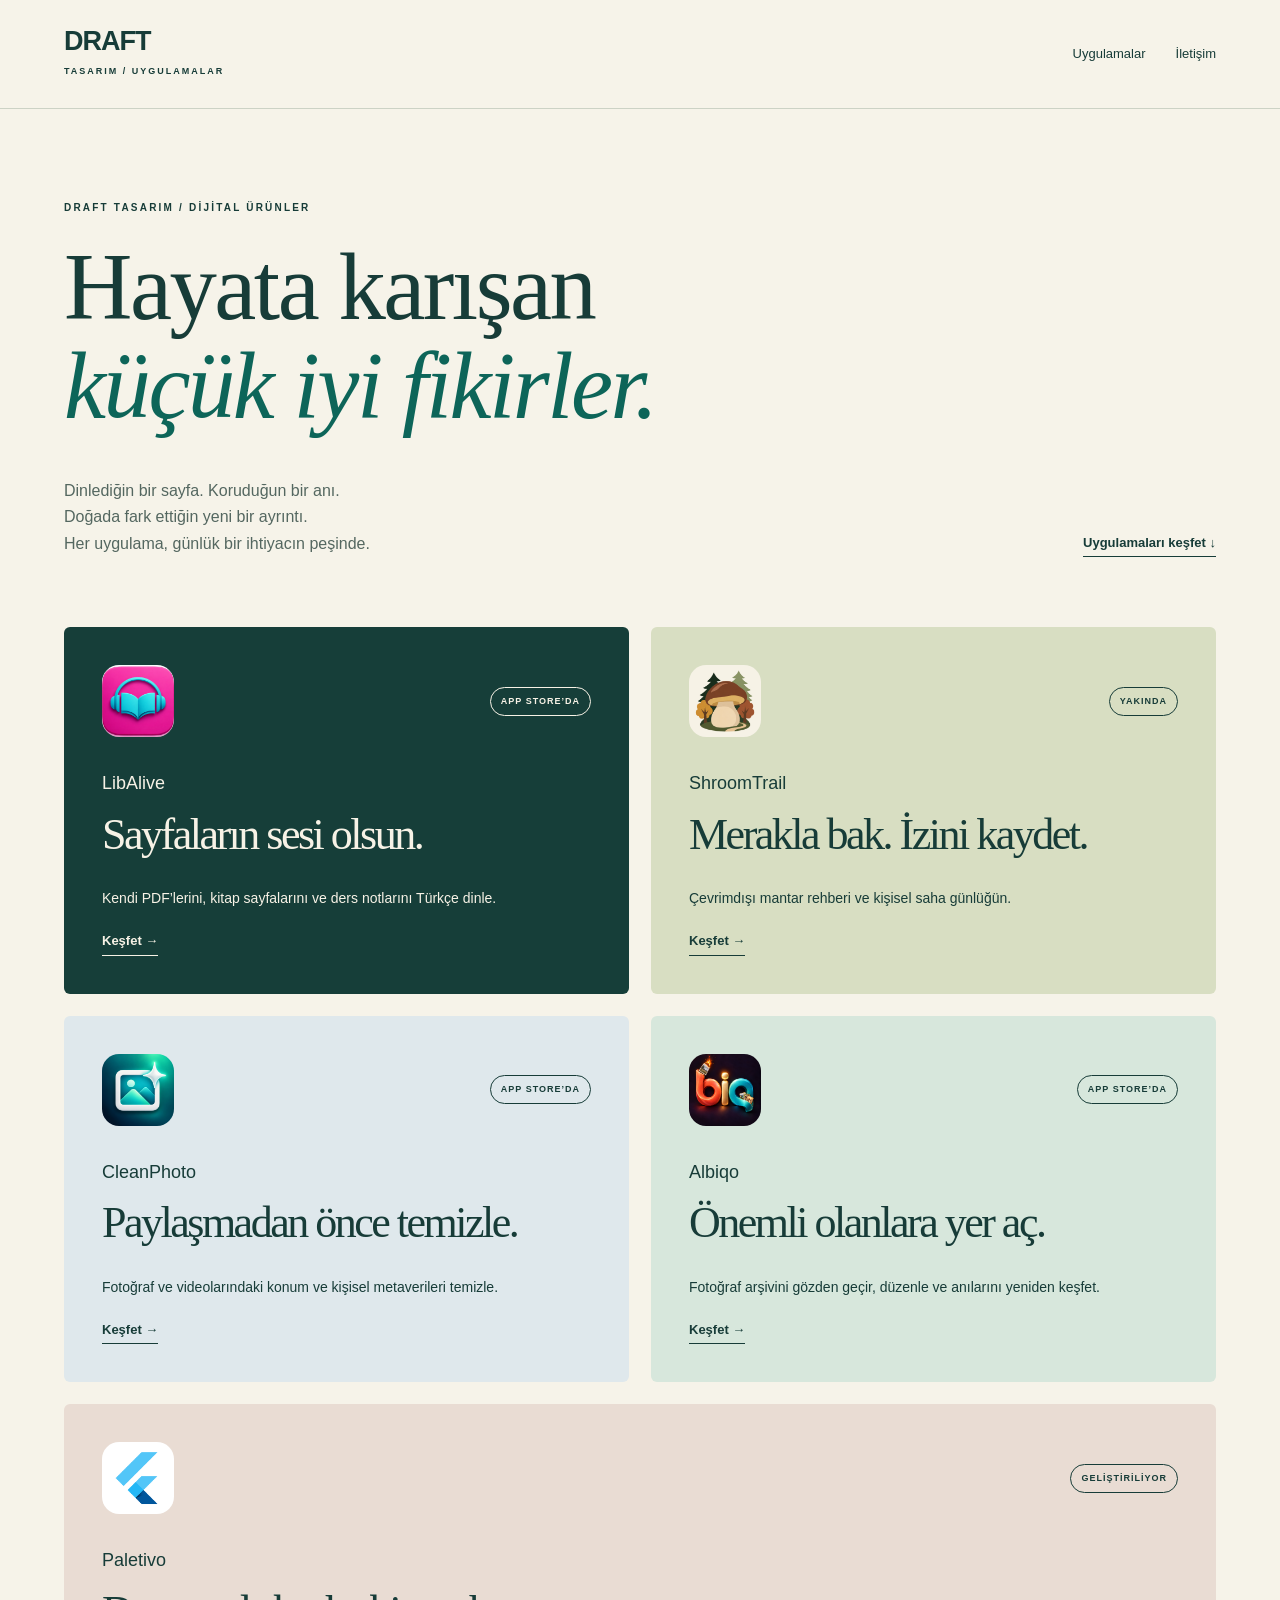
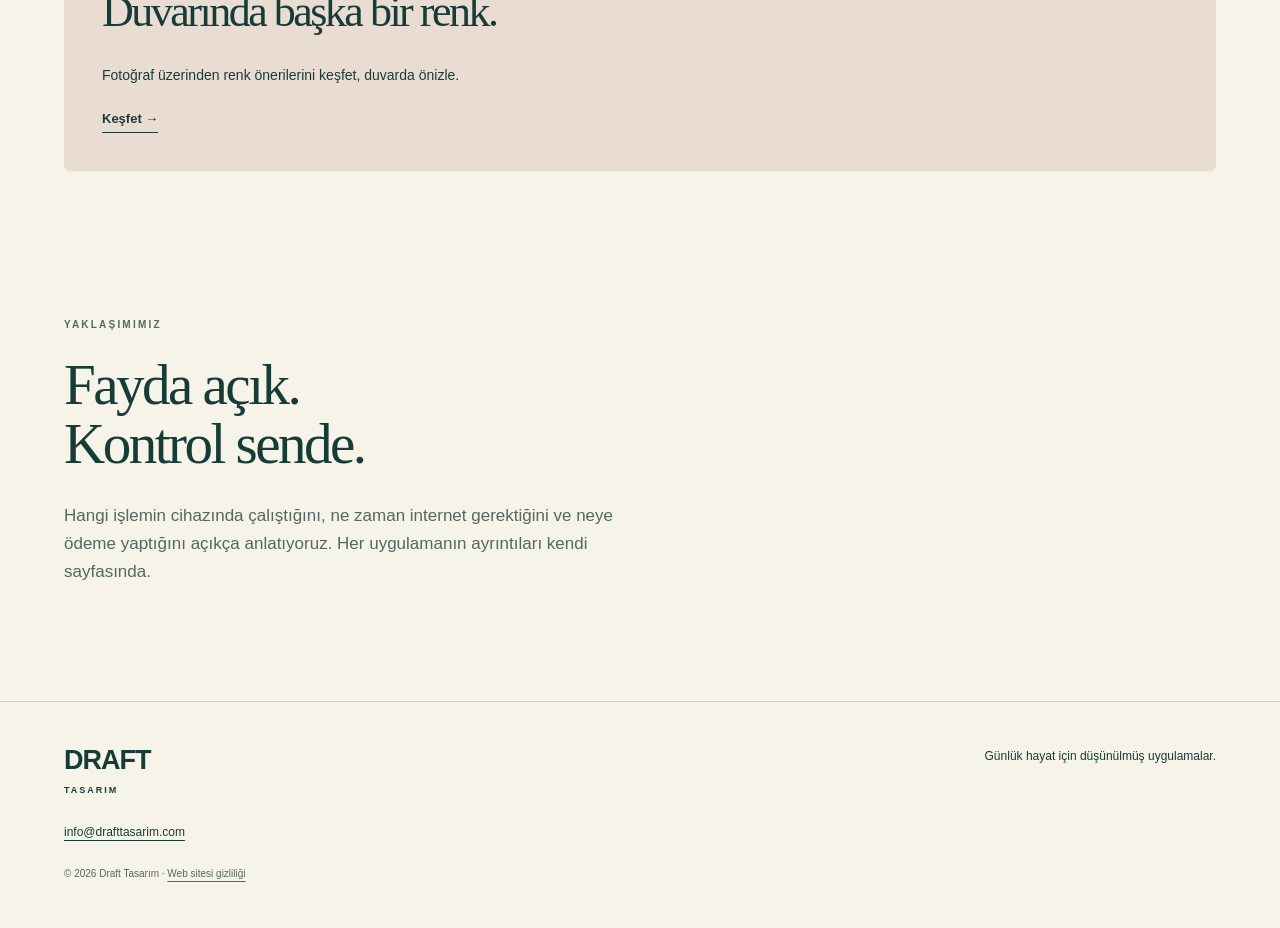
==== index.html @ b257b093 "Publish app showcase pages and shared ChatGPT search access" ====
<!doctype html><html lang="tr"><head><meta charset="utf-8"><meta name="viewport" content="width=device-width,initial-scale=1"><title>Draft Tasarım — Günlük Hayat İçin Uygulamalar</title><meta name="description" content="LibAlive, ShroomTrail, CleanPhoto, Albiqo ve Paletivo. Draft Tasarım uygulamalarını, gerçek ekranlarını ve kullanım rehberlerini keşfet."><link rel="canonical" href="https://drafttasarim.github.io/"><meta property="og:title" content="Draft Tasarım — Günlük Hayat İçin Uygulamalar"><meta property="og:description" content="LibAlive, ShroomTrail, CleanPhoto, Albiqo ve Paletivo. Draft Tasarım uygulamalarını, gerçek ekranlarını ve kullanım rehberlerini keşfet."><meta property="og:type" content="website"><meta property="og:url" content="https://drafttasarim.github.io/"><meta name="theme-color" content="#163d38"><link rel="stylesheet" href="/assets/site.css"></head><body class="hub"><a class="skip" href="#main">İçeriğe geç</a><header><a class="brand" href="/">DRAFT<span>TASARIM / UYGULAMALAR</span></a><nav aria-label="Ana menü"><a href="/#uygulamalar">Uygulamalar</a><a href="mailto:info@drafttasarim.com">İletişim</a></nav></header><main id="main"><section class="hub-intro"><p class="eyebrow">DRAFT TASARIM / DİJİTAL ÜRÜNLER</p><h1>Hayata karışan<br><em>küçük iyi fikirler.</em></h1><div class="hub-bottom"><p>Dinlediğin bir sayfa. Koruduğun bir anı.<br>Doğada fark ettiğin yeni bir ayrıntı.<br>Her uygulama, günlük bir ihtiyacın peşinde.</p><a class="textlink" href="#uygulamalar">Uygulamaları keşfet ↓</a></div></section><section id="uygulamalar" class="app-grid"><a class="app-card libalive" href="/libalive/"><div class="card-head"><img src="/assets/libalive/icon.png" width="72" height="72" alt=""><span class="badge">APP STORE’DA</span></div><p>LibAlive</p><h2>Sayfaların sesi olsun.</h2><p>Kendi PDF’lerini, kitap sayfalarını ve ders notlarını Türkçe dinle.</p><span class="textlink">Keşfet →</span></a><a class="app-card shroomtrail" href="/shroomtrail/"><div class="card-head"><img src="/assets/shroomtrail/icon.png" width="72" height="72" alt=""><span class="badge">YAKINDA</span></div><p>ShroomTrail</p><h2>Merakla bak. İzini kaydet.</h2><p>Çevrimdışı mantar rehberi ve kişisel saha günlüğün.</p><span class="textlink">Keşfet →</span></a><a class="app-card cleanphoto" href="/cleanphoto/"><div class="card-head"><img src="/assets/cleanphoto/icon.png" width="72" height="72" alt=""><span class="badge">APP STORE’DA</span></div><p>CleanPhoto</p><h2>Paylaşmadan önce temizle.</h2><p>Fotoğraf ve videolarındaki konum ve kişisel metaverileri temizle.</p><span class="textlink">Keşfet →</span></a><a class="app-card albiqo" href="/albiqo/"><div class="card-head"><img src="/assets/albiqo/icon.png" width="72" height="72" alt=""><span class="badge">APP STORE’DA</span></div><p>Albiqo</p><h2>Önemli olanlara yer aç.</h2><p>Fotoğraf arşivini gözden geçir, düzenle ve anılarını yeniden keşfet.</p><span class="textlink">Keşfet →</span></a><a class="app-card paletivo" href="/paletivo/"><div class="card-head"><img src="/assets/paletivo/icon.png" width="72" height="72" alt=""><span class="badge">GELİŞTİRİLİYOR</span></div><p>Paletivo</p><h2>Duvarında başka bir renk.</h2><p>Fotoğraf üzerinden renk önerilerini keşfet, duvarda önizle.</p><span class="textlink">Keşfet →</span></a></section><section class="section hub-note"><p class="eyebrow">YAKLAŞIMIMIZ</p><h2>Fayda açık.<br>Kontrol sende.</h2><p>Hangi işlemin cihazında çalıştığını, ne zaman internet gerektiğini ve neye ödeme yaptığını açıkça anlatıyoruz. Her uygulamanın ayrıntıları kendi sayfasında.</p></section></main><footer><a class="brand" href="/">DRAFT<span>TASARIM</span></a><p>Günlük hayat için düşünülmüş uygulamalar.</p><a href="mailto:info@drafttasarim.com">info@drafttasarim.com</a><small>© 2026 Draft Tasarım · <a href="/gizlilik/">Web sitesi gizliliği</a></small></footer><script src="/assets/site.js" defer></script></body></html>
---- assets/site.css ----
@charset "UTF-8";
:root{--paper:#f6f3e9;--ink:#173c38;--muted:#546760;--accent:#0d6559;--line:#ccd2c5;--wash:#dde8da;--serif:Georgia,'Times New Roman',serif;--sans:-apple-system,BlinkMacSystemFont,'Segoe UI',sans-serif}*{box-sizing:border-box}html{scroll-behavior:smooth;scroll-padding-top:28px}body{margin:0;background:var(--paper);color:var(--ink);font-family:var(--sans);font-size:17px;line-height:1.65}a{color:inherit;text-underline-offset:4px}a:hover{color:var(--accent)}button,a,audio,summary{outline-offset:6px}a:focus-visible,summary:focus-visible{outline:3px solid #c6753e}.skip{position:absolute;top:-100px;left:24px;z-index:10;background:white;padding:12px}.skip:focus{top:12px}header,main,footer{max-width:1280px;margin:auto}header{display:flex;align-items:center;justify-content:space-between;padding:28px 5%;border-bottom:1px solid var(--line)}.brand{text-decoration:none;font-size:27px;line-height:1;font-weight:850;letter-spacing:-1px}.brand span{display:block;font-size:9px;letter-spacing:2px;line-height:2;margin-top:7px}nav{display:flex;gap:30px;font-size:13px}nav a{text-decoration:none}.appname{display:flex;align-items:center;gap:14px;padding:36px 5% 0;font-weight:700;font-size:20px}.appname img{border-radius:14px;object-fit:contain}.appname small{display:block;font-size:11px;color:var(--muted);font-weight:400;letter-spacing:.4px}.hero{display:grid;grid-template-columns:1.05fr .95fr;gap:4%;align-items:center;padding:38px 5% 75px;min-height:770px;overflow:hidden}.eyebrow{font-size:10px;letter-spacing:2.2px;font-weight:750;line-height:1.7;margin:0 0 22px}h1,h2{font-family:var(--serif);font-weight:400;letter-spacing:-2.5px;line-height:1.04;margin:0 0 28px}h1{font-size:clamp(50px,6.7vw,88px)}h2{font-size:clamp(36px,4.6vw,57px)}h3{font-size:22px;font-weight:550;line-height:1.3;letter-spacing:-.5px;margin:20px 0 12px}em{font-weight:400;color:var(--accent)}p{margin:0 0 20px}.lead{font-size:19px;line-height:1.8;max-width:490px;color:var(--muted)}.actions{display:flex;align-items:center;gap:24px;flex-wrap:wrap;margin-top:30px}.button{display:inline-flex;gap:18px;align-items:center;justify-content:space-between;background:var(--ink);color:#fff;text-decoration:none;padding:16px 25px;border-radius:4px;font-size:14px;font-weight:600;transition:background .2s,transform .2s}.button:hover{background:var(--accent);color:#fff;transform:translateY(-2px)}.textlink{display:inline-block;font-size:13px;font-weight:600;text-decoration:none;border-bottom:1px solid currentColor;padding-bottom:3px}.fine{font-size:11px;line-height:1.8;color:var(--muted);margin:17px 0}.mini-tags{display:flex;gap:8px;margin-top:28px;flex-wrap:wrap}.mini-tags span,.badge{display:inline-block;font-size:9px;font-weight:650;letter-spacing:1px;border:1px solid currentColor;padding:6px 10px;border-radius:30px}.hero-art{position:relative;display:flex;align-items:center;justify-content:center;padding:32px 30px;background:var(--wash);border-radius:180px 180px 12px 12px;min-height:610px;margin:0 12px}.phone{display:block;width:235px;max-width:100%;height:auto;border:7px solid #1c2520;border-radius:30px;box-shadow:0 20px 55px #102a2526}.hero-phone{width:240px;transform:rotate(5deg);position:relative;z-index:1}.orbit-label{position:absolute;left:-17px;top:34px;font-family:var(--serif);font-style:italic;font-size:19px;line-height:1.2;transform:rotate(-8deg);z-index:2}.note{position:absolute;bottom:8%;right:-20px;background:#f4dfac;padding:18px 25px;box-shadow:0 9px 30px #1b33201a;transform:rotate(-5deg);font-family:var(--serif);font-size:20px;line-height:1.25;z-index:2}.note em{font-size:16px}.ribbon{display:flex;justify-content:space-around;gap:20px;padding:25px 5%;border-block:1px solid var(--line);font-family:var(--serif);font-style:italic;font-size:20px}.section{padding:95px 5%}.split{display:grid;grid-template-columns:1fr 1fr;align-items:center;gap:10%}.split p{color:var(--muted)}.screen-stage{background:#e9e5d8;display:flex;align-items:center;flex-direction:column;justify-content:center;padding:40px;border-radius:8px}.caption{font-size:10px;color:var(--muted);text-align:center;margin-top:24px}.steps{list-style:none;padding:0;margin-top:32px}.steps li{padding:20px 0;border-top:1px solid var(--line);display:grid;gap:6px}.steps b{font-size:14px}.steps span{font-size:14px;color:var(--muted)}.sound{background:var(--ink);color:var(--paper)}.sound>p{max-width:680px}.sound .fine{color:#b9cfc5}.audio-grid{display:grid;grid-template-columns:repeat(3,1fr);gap:18px;margin:40px 0}.audio-grid article{padding:26px 22px;border:1px solid #ffffff30;border-radius:6px;background:#ffffff08}.audio-grid h3{font-family:var(--serif);font-size:30px}.sound-mark{font-size:20px;color:#bbd3aa;letter-spacing:8px}audio{width:100%;height:38px;margin-top:14px}.section-top{display:flex;align-items:end;justify-content:space-between;gap:40px}.section-top>p{max-width:310px;color:var(--muted)}.two-cards{display:grid;grid-template-columns:1fr 1fr;gap:22px}.feature-panel{padding:40px;background:#e7ebdf;border-radius:6px}.feature-panel p,.feature-panel li{font-size:14px;line-height:1.9}.feature-panel h2{font-size:38px}.feature-panel h3{font-family:var(--serif);font-size:32px}.feature-panel ul{padding-left:20px;margin:24px 0}.dark{background:var(--ink);color:var(--paper)}.dark p{color:#d4e0d8}.dark a{color:inherit}.video-section{border-block:1px solid var(--line)}video{display:block;width:270px;max-width:100%;border-radius:10px;justify-self:center;background:#112b28;aspect-ratio:9/16}.price{display:grid;grid-template-columns:1fr 1fr;gap:7%;align-items:center;background:#e7ddc7}.price-box{padding:35px 0 35px 55px;border-left:1px solid #b9b3a2}.price-box>span{font-size:13px;letter-spacing:1px}.price-box strong{display:block;font-family:var(--serif);font-weight:400;font-size:68px;line-height:1.4}.price-box p{font-size:12px;color:var(--muted)}.faq{margin:35px 0}.faq details{padding:23px 0;border-bottom:1px solid var(--line)}summary{cursor:pointer;font-size:17px;font-weight:550;list-style:none;display:flex;justify-content:space-between;gap:22px}summary::-webkit-details-marker{display:none}summary:after{content:'+';font-size:23px;line-height:1}details[open] summary:after{content:'−'}details p{padding:18px 45px 0 0;font-size:15px;max-width:900px;color:var(--muted)}.endnote{text-align:center;border-top:1px solid var(--line);padding:80px 5%}.endnote h2{max-width:700px;margin:20px auto 35px}.endnote p{font-size:13px;margin-top:25px}footer{padding:45px 5%;display:grid;grid-template-columns:1fr 1fr;gap:24px;border-top:1px solid var(--line);font-size:12px}footer p{text-align:right;margin:0}footer small{grid-column:1/-1;color:var(--muted)}.forest{--paper:#f0f0e4;--ink:#273c25;--accent:#62682f;--muted:#5d6956;--wash:#d8dec5;--line:#cbd0bc}.forest .note{background:#d3c59d}.forest .ribbon{background:#dfe3d1}.feature-grid{display:grid;grid-template-columns:repeat(3,1fr);gap:35px}.feature-grid article{border-top:1px solid var(--line);padding-top:25px}.feature-grid p{font-size:15px;color:var(--muted)}.number{font-family:var(--serif);font-size:39px;opacity:.55}.notice{margin-top:30px;padding:24px;background:#e4d7bb;border-left:3px solid #9c743c}.notice p{font-size:14px;margin:12px 0 0}.hub-intro{padding:90px 5% 70px}.hub-intro h1{font-size:clamp(48px,7.4vw,95px);max-width:1050px}.hub-bottom{display:flex;justify-content:space-between;align-items:end;gap:30px}.hub-bottom p{font-size:16px;color:var(--muted);margin:15px 0 0}.app-grid{padding:0 5% 50px;display:grid;grid-template-columns:1fr 1fr;gap:22px}.app-card{background:#e0e9df;text-decoration:none;padding:38px;transition:transform .2s;border-radius:6px;display:flex;flex-direction:column;align-items:start}.app-card:hover{transform:translateY(-4px)}.app-card:first-child{background:#163e39;color:#f7f2e6}.app-card h2{font-size:44px;max-width:420px;line-height:1.1}.app-card>p{font-size:14px}.app-card>p:first-of-type{font-size:18px;margin:32px 0 12px}.app-card .textlink{margin-top:auto}.card-head{display:flex;justify-content:space-between;align-items:center;gap:20px;width:100%}.card-head img{border-radius:17px}.app-card.shroomtrail{background:#d8dec2}.app-card.cleanphoto{background:#dfe8ec}.app-card.albiqo{background:#d7e7dc}.app-card.paletivo{background:#e9dcd3;grid-column:1/-1}.hub-note{max-width:850px}.hub-note p{max-width:600px;color:var(--muted)}.compact{min-height:500px}.icon-stage{display:flex;justify-content:center;padding:40px;background:var(--wash);border-radius:50%}.icon-stage img{width:240px;height:240px;max-width:100%;object-fit:contain;border-radius:50px;box-shadow:0 25px 65px #18352e22}.article{max-width:900px;margin:auto}.article article{margin:50px 0}.article h2{font-size:31px;letter-spacing:-.8px}.article p{color:var(--muted)}
@media(max-width:800px){body{font-size:16px}header{padding:22px 6%}nav{gap:18px;font-size:12px}.brand{font-size:23px}.appname{padding:28px 6% 0}.hero{grid-template-columns:1fr;padding:35px 6% 50px;gap:40px;min-height:0}h1{font-size:59px;letter-spacing:-2.5px}.hero-art{max-width:440px;width:90%;justify-self:center;min-height:560px;margin:0;padding:30px}.hero-phone{width:220px}.orbit-label{font-size:17px;left:-17px}.note{font-size:18px;right:-17px}.lead{font-size:17px}.ribbon{flex-direction:column;align-items:center;gap:4px;font-size:18px}.section{padding:60px 6%}.split{grid-template-columns:1fr;gap:35px}.screen-stage{padding:32px}.screen-stage .phone{width:220px}.audio-grid{grid-template-columns:1fr;gap:12px}.audio-grid article{display:grid;grid-template-columns:1fr 2fr;align-items:center;gap:0 15px;padding:20px}.sound-mark{display:none}.audio-grid h3{font-size:26px;margin:0}audio{margin:0}.section-top{display:block}.two-cards,.price{grid-template-columns:1fr;gap:24px}.feature-panel{padding:30px}.price-box{border-left:0;border-top:1px solid #b9b3a2;padding:25px 0 0}.price-box strong{font-size:62px}.feature-grid{grid-template-columns:1fr;gap:24px}.feature-grid article{padding-top:15px}.feature-grid h3{margin-top:5px}.number{font-size:30px}.hub-intro{padding:60px 6% 45px}.hub-intro h1{font-size:55px}.hub-bottom{display:block}.hub-bottom .textlink{margin-top:25px}.app-grid{grid-template-columns:1fr;padding:0 6% 30px}.app-card{padding:28px}.app-card.paletivo{grid-column:auto}.app-card h2{font-size:38px}.hub-note h2{font-size:42px}footer{grid-template-columns:1fr;padding:35px 6%}footer p{text-align:left}footer small{grid-column:auto}.endnote{padding:55px 6%}h2{letter-spacing:-1.4px}.compact .icon-stage{width:260px;height:260px;justify-self:center}.compact .icon-stage img{width:180px;height:180px}.article h1{font-size:50px}video{width:250px}details p{padding-right:10px}}
@media(prefers-reduced-motion:reduce){html{scroll-behavior:auto}*{transition:none!important}}
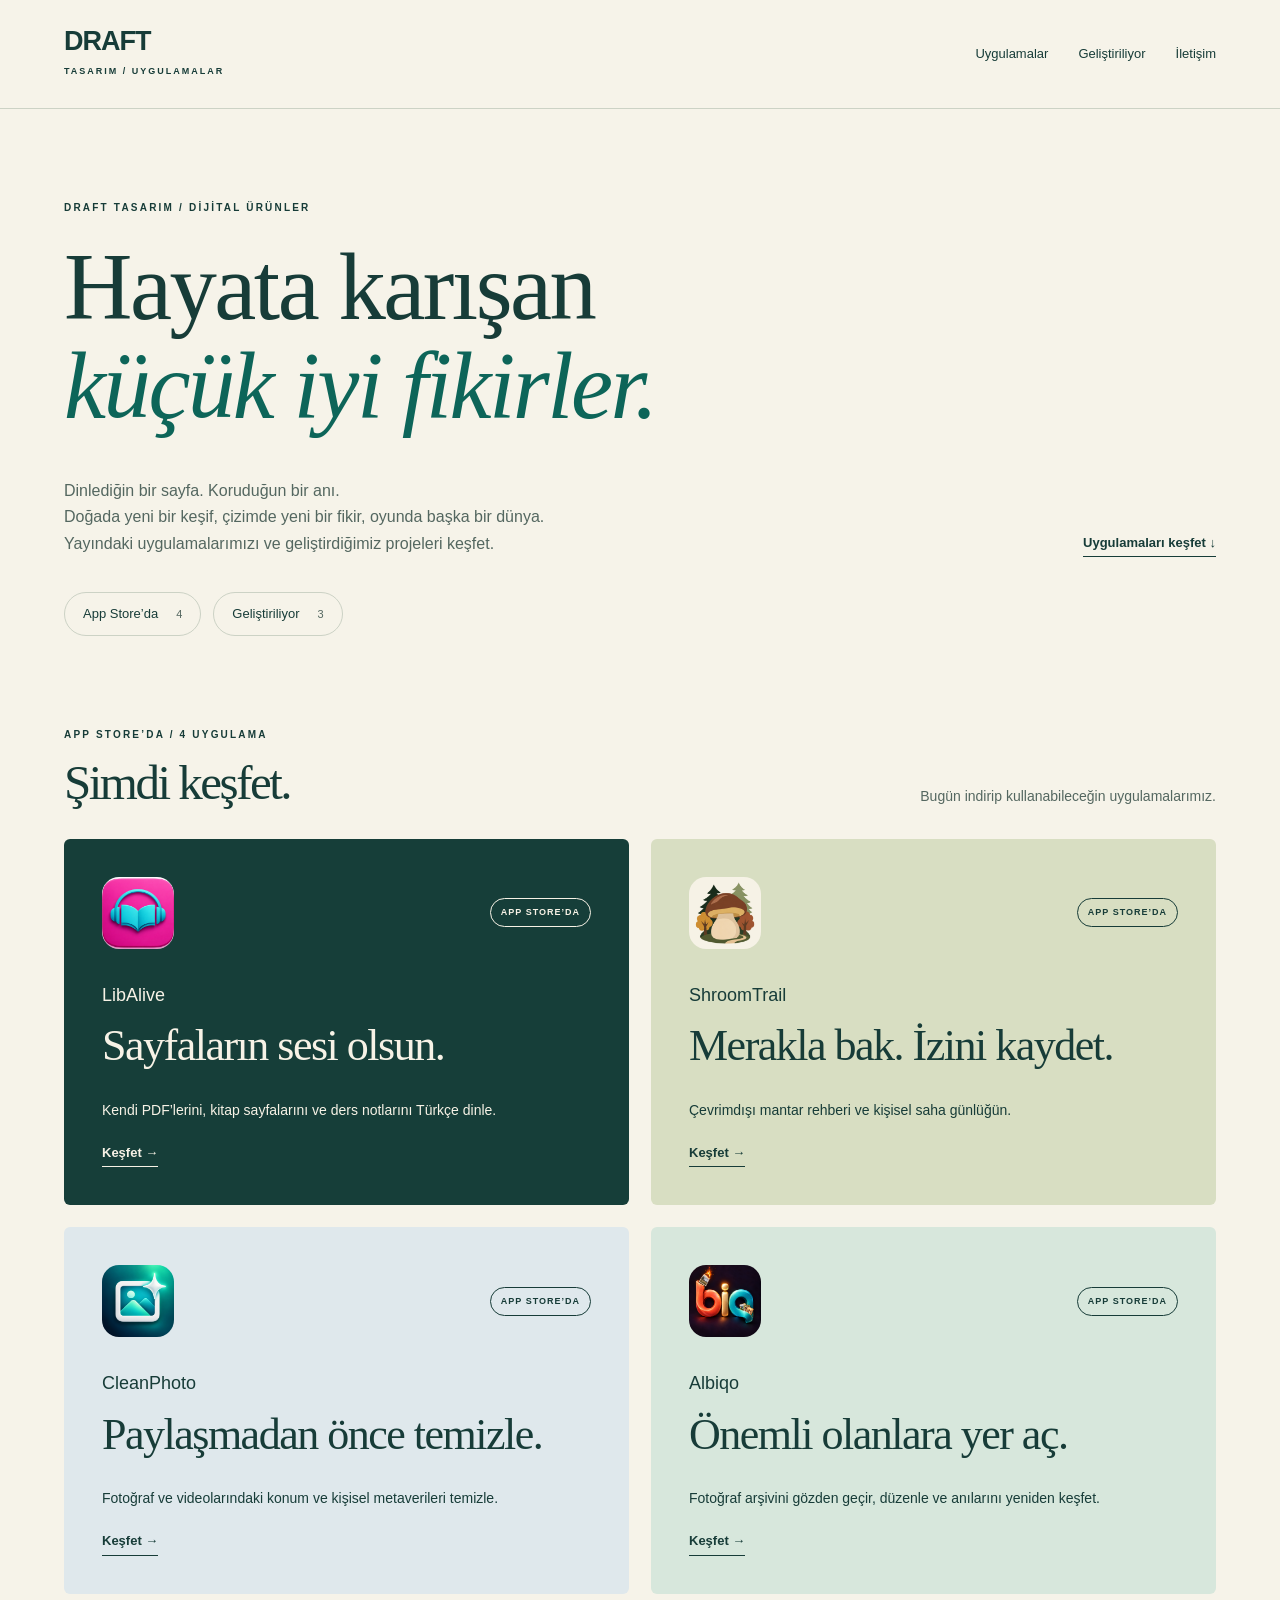
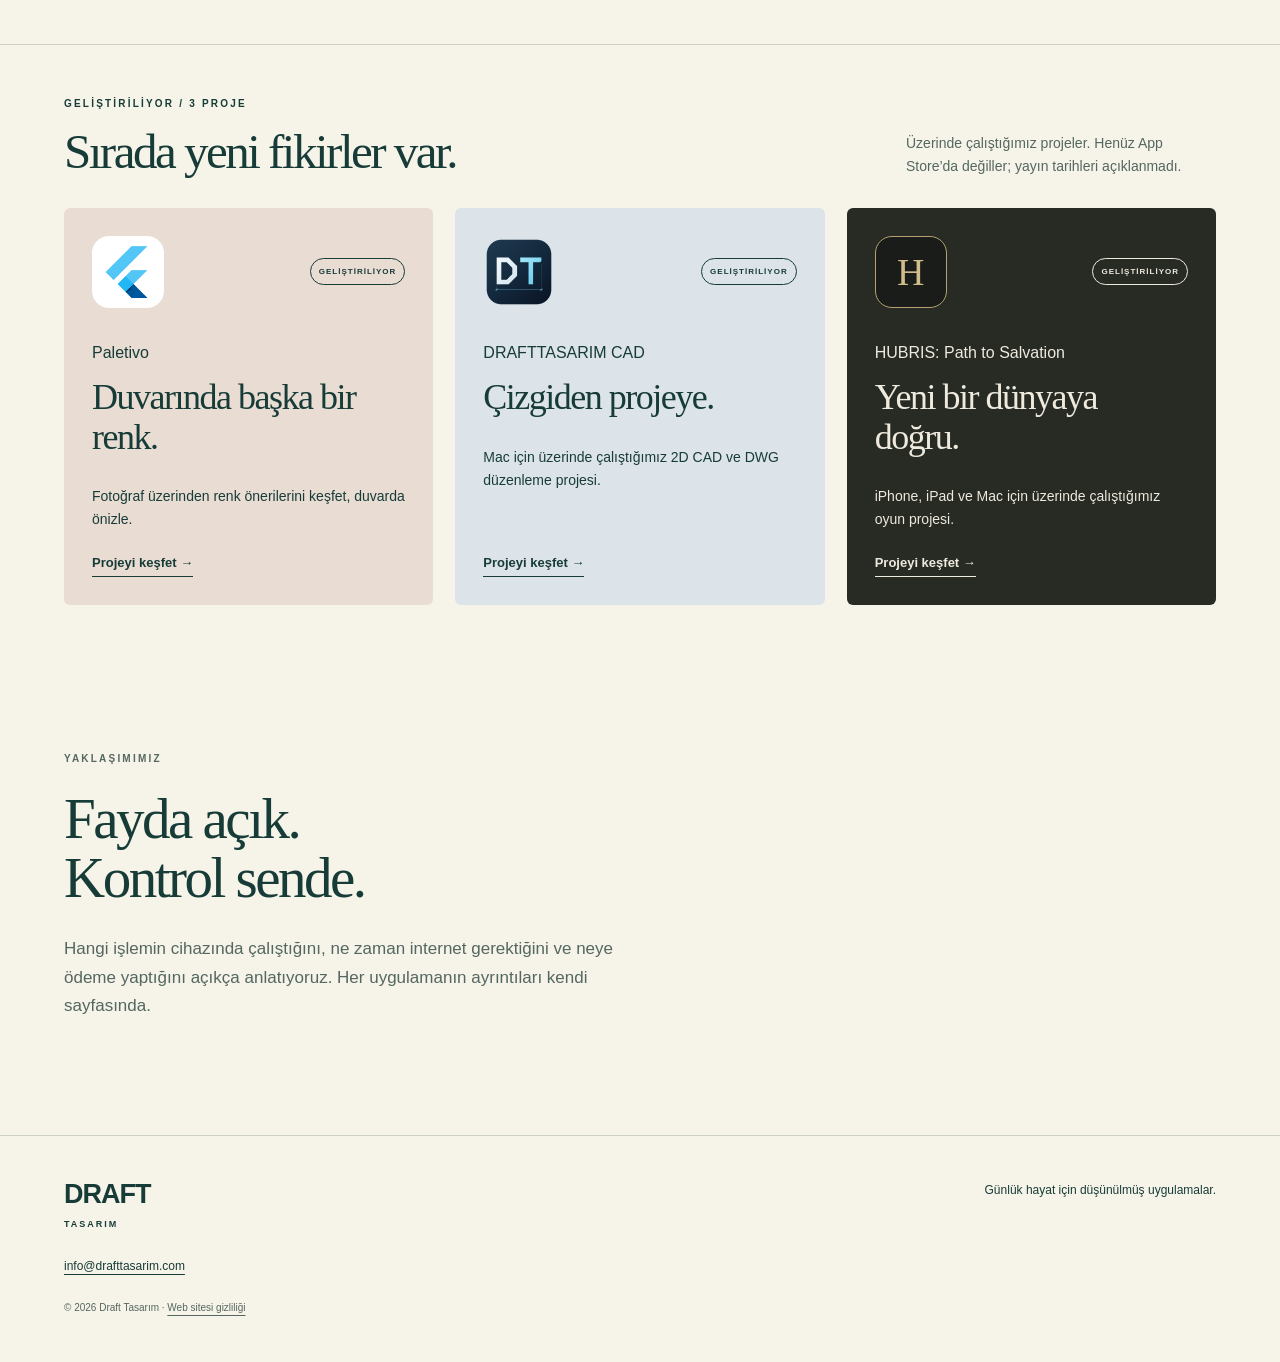
==== commit 857089db: "Show all released apps and upcoming projects on the homepage" ====
--- a/index.html
+++ b/index.html
@@ -1 +1,91 @@
-<!doctype html><html lang="tr"><head><meta charset="utf-8"><meta name="viewport" content="width=device-width,initial-scale=1"><title>Draft Tasarım — Günlük Hayat İçin Uygulamalar</title><meta name="description" content="LibAlive, ShroomTrail, CleanPhoto, Albiqo ve Paletivo. Draft Tasarım uygulamalarını, gerçek ekranlarını ve kullanım rehberlerini keşfet."><link rel="canonical" href="https://drafttasarim.github.io/"><meta property="og:title" content="Draft Tasarım — Günlük Hayat İçin Uygulamalar"><meta property="og:description" content="LibAlive, ShroomTrail, CleanPhoto, Albiqo ve Paletivo. Draft Tasarım uygulamalarını, gerçek ekranlarını ve kullanım rehberlerini keşfet."><meta property="og:type" content="website"><meta property="og:url" content="https://drafttasarim.github.io/"><meta name="theme-color" content="#163d38"><link rel="stylesheet" href="/assets/site.css"></head><body class="hub"><a class="skip" href="#main">İçeriğe geç</a><header><a class="brand" href="/">DRAFT<span>TASARIM / UYGULAMALAR</span></a><nav aria-label="Ana menü"><a href="/#uygulamalar">Uygulamalar</a><a href="mailto:info@drafttasarim.com">İletişim</a></nav></header><main id="main"><section class="hub-intro"><p class="eyebrow">DRAFT TASARIM / DİJİTAL ÜRÜNLER</p><h1>Hayata karışan<br><em>küçük iyi fikirler.</em></h1><div class="hub-bottom"><p>Dinlediğin bir sayfa. Koruduğun bir anı.<br>Doğada fark ettiğin yeni bir ayrıntı.<br>Her uygulama, günlük bir ihtiyacın peşinde.</p><a class="textlink" href="#uygulamalar">Uygulamaları keşfet ↓</a></div></section><section id="uygulamalar" class="app-grid"><a class="app-card libalive" href="/libalive/"><div class="card-head"><img src="/assets/libalive/icon.png" width="72" height="72" alt=""><span class="badge">APP STORE’DA</span></div><p>LibAlive</p><h2>Sayfaların sesi olsun.</h2><p>Kendi PDF’lerini, kitap sayfalarını ve ders notlarını Türkçe dinle.</p><span class="textlink">Keşfet →</span></a><a class="app-card shroomtrail" href="/shroomtrail/"><div class="card-head"><img src="/assets/shroomtrail/icon.png" width="72" height="72" alt=""><span class="badge">YAKINDA</span></div><p>ShroomTrail</p><h2>Merakla bak. İzini kaydet.</h2><p>Çevrimdışı mantar rehberi ve kişisel saha günlüğün.</p><span class="textlink">Keşfet →</span></a><a class="app-card cleanphoto" href="/cleanphoto/"><div class="card-head"><img src="/assets/cleanphoto/icon.png" width="72" height="72" alt=""><span class="badge">APP STORE’DA</span></div><p>CleanPhoto</p><h2>Paylaşmadan önce temizle.</h2><p>Fotoğraf ve videolarındaki konum ve kişisel metaverileri temizle.</p><span class="textlink">Keşfet →</span></a><a class="app-card albiqo" href="/albiqo/"><div class="card-head"><img src="/assets/albiqo/icon.png" width="72" height="72" alt=""><span class="badge">APP STORE’DA</span></div><p>Albiqo</p><h2>Önemli olanlara yer aç.</h2><p>Fotoğraf arşivini gözden geçir, düzenle ve anılarını yeniden keşfet.</p><span class="textlink">Keşfet →</span></a><a class="app-card paletivo" href="/paletivo/"><div class="card-head"><img src="/assets/paletivo/icon.png" width="72" height="72" alt=""><span class="badge">GELİŞTİRİLİYOR</span></div><p>Paletivo</p><h2>Duvarında başka bir renk.</h2><p>Fotoğraf üzerinden renk önerilerini keşfet, duvarda önizle.</p><span class="textlink">Keşfet →</span></a></section><section class="section hub-note"><p class="eyebrow">YAKLAŞIMIMIZ</p><h2>Fayda açık.<br>Kontrol sende.</h2><p>Hangi işlemin cihazında çalıştığını, ne zaman internet gerektiğini ve neye ödeme yaptığını açıkça anlatıyoruz. Her uygulamanın ayrıntıları kendi sayfasında.</p></section></main><footer><a class="brand" href="/">DRAFT<span>TASARIM</span></a><p>Günlük hayat için düşünülmüş uygulamalar.</p><a href="mailto:info@drafttasarim.com">info@drafttasarim.com</a><small>© 2026 Draft Tasarım · <a href="/gizlilik/">Web sitesi gizliliği</a></small></footer><script src="/assets/site.js" defer></script></body></html>+<!doctype html>
+<html lang="tr">
+<head>
+  <meta charset="utf-8">
+  <meta name="viewport" content="width=device-width,initial-scale=1">
+  <title>Draft Tasarım — Uygulamalar ve Geliştirdiğimiz Projeler</title>
+  <meta name="description" content="LibAlive, ShroomTrail, CleanPhoto ve Albiqo App Store’da. Geliştirdiğimiz Paletivo, DRAFTTASARIM CAD ve HUBRIS: Path to Salvation projelerini de keşfet.">
+  <meta name="robots" content="index, follow">
+  <link rel="canonical" href="https://drafttasarim.github.io/">
+  <meta property="og:title" content="Draft Tasarım — Uygulamalar ve Geliştirdiğimiz Projeler">
+  <meta property="og:description" content="LibAlive, ShroomTrail, CleanPhoto ve Albiqo App Store’da. Geliştirdiğimiz Paletivo, DRAFTTASARIM CAD ve HUBRIS: Path to Salvation projelerini de keşfet.">
+  <meta property="og:type" content="website">
+  <meta property="og:url" content="https://drafttasarim.github.io/">
+  <meta name="theme-color" content="#163d38">
+  <link rel="stylesheet" href="/assets/site.css">
+</head>
+<body class="hub">
+<a class="skip" href="#main">İçeriğe geç</a>
+<header>
+  <a class="brand" href="/">DRAFT<span>TASARIM / UYGULAMALAR</span></a>
+  <nav aria-label="Ana menü"><a href="/#uygulamalar">Uygulamalar</a><a href="/#gelistirilenler">Geliştiriliyor</a><a href="mailto:info@drafttasarim.com">İletişim</a></nav>
+</header>
+<main id="main">
+  <section class="hub-intro">
+    <p class="eyebrow">DRAFT TASARIM / DİJİTAL ÜRÜNLER</p>
+    <h1>Hayata karışan<br><em>küçük iyi fikirler.</em></h1>
+    <div class="hub-bottom">
+      <p>Dinlediğin bir sayfa. Koruduğun bir anı.<br>Doğada yeni bir keşif, çizimde yeni bir fikir, oyunda başka bir dünya.<br>Yayındaki uygulamalarımızı ve geliştirdiğimiz projeleri keşfet.</p>
+      <a class="textlink" href="#uygulamalar">Uygulamaları keşfet ↓</a>
+    </div>
+    <nav class="catalog-nav" aria-label="Uygulama bölümleri">
+      <a href="#uygulamalar">App Store’da <span>4</span></a>
+      <a href="#gelistirilenler">Geliştiriliyor <span>3</span></a>
+    </nav>
+  </section>
+  <section id="uygulamalar" class="app-collection" aria-labelledby="yayinda-baslik">
+    <div class="collection-heading"><div><p class="eyebrow">APP STORE’DA / 4 UYGULAMA</p><h2 id="yayinda-baslik">Şimdi keşfet.</h2></div><p>Bugün indirip kullanabileceğin uygulamalarımız.</p></div>
+    <div class="app-grid">
+    <a class="app-card libalive" href="/libalive/">
+      <div class="card-head"><img src="/assets/libalive/icon.png" width="72" height="72" alt="" loading="lazy"><span class="badge">APP STORE’DA</span></div>
+      <p>LibAlive</p><h3>Sayfaların sesi olsun.</h3>
+      <p>Kendi PDF’lerini, kitap sayfalarını ve ders notlarını Türkçe dinle.</p><span class="textlink">Keşfet →</span>
+    </a>
+    <a class="app-card shroomtrail" href="/shroomtrail/">
+      <div class="card-head"><img src="/assets/shroomtrail/icon.png" width="72" height="72" alt="" loading="lazy"><span class="badge">APP STORE’DA</span></div>
+      <p>ShroomTrail</p><h3>Merakla bak. İzini kaydet.</h3>
+      <p>Çevrimdışı mantar rehberi ve kişisel saha günlüğün.</p><span class="textlink">Keşfet →</span>
+    </a>
+    <a class="app-card cleanphoto" href="/cleanphoto/">
+      <div class="card-head"><img src="/assets/cleanphoto/icon.png" width="72" height="72" alt="" loading="lazy"><span class="badge">APP STORE’DA</span></div>
+      <p>CleanPhoto</p><h3>Paylaşmadan önce temizle.</h3>
+      <p>Fotoğraf ve videolarındaki konum ve kişisel metaverileri temizle.</p><span class="textlink">Keşfet →</span>
+    </a>
+    <a class="app-card albiqo" href="/albiqo/">
+      <div class="card-head"><img src="/assets/albiqo/icon.png" width="72" height="72" alt="" loading="lazy"><span class="badge">APP STORE’DA</span></div>
+      <p>Albiqo</p><h3>Önemli olanlara yer aç.</h3>
+      <p>Fotoğraf arşivini gözden geçir, düzenle ve anılarını yeniden keşfet.</p><span class="textlink">Keşfet →</span>
+    </a>
+    </div>
+  </section>
+  <section id="gelistirilenler" class="app-collection upcoming" aria-labelledby="gelistirme-baslik">
+    <div class="collection-heading"><div><p class="eyebrow">GELİŞTİRİLİYOR / 3 PROJE</p><h2 id="gelistirme-baslik">Sırada yeni fikirler var.</h2></div><p>Üzerinde çalıştığımız projeler. Henüz App Store’da değiller; yayın tarihleri açıklanmadı.</p></div>
+    <div class="app-grid">
+    <a class="app-card paletivo" href="/paletivo/">
+      <div class="card-head"><img src="/assets/paletivo/icon.png" width="72" height="72" alt="" loading="lazy"><span class="badge">GELİŞTİRİLİYOR</span></div>
+      <p>Paletivo</p><h3>Duvarında başka bir renk.</h3>
+      <p>Fotoğraf üzerinden renk önerilerini keşfet, duvarda önizle.</p><span class="textlink">Projeyi keşfet →</span>
+    </a>
+    <a class="app-card cad" href="/cad/">
+      <div class="card-head"><img src="/assets/cad/icon.png" width="72" height="72" alt="" loading="lazy"><span class="badge">GELİŞTİRİLİYOR</span></div>
+      <p>DRAFTTASARIM CAD</p><h3>Çizgiden projeye.</h3>
+      <p>Mac için üzerinde çalıştığımız 2D CAD ve DWG düzenleme projesi.</p><span class="textlink">Projeyi keşfet →</span>
+    </a>
+    <a class="app-card hubris card-wide" href="/hubris/">
+      <div class="card-head"><span class="app-monogram" aria-hidden="true">H</span><span class="badge">GELİŞTİRİLİYOR</span></div>
+      <p>HUBRIS: Path to Salvation</p><h3>Yeni bir dünyaya doğru.</h3>
+      <p>iPhone, iPad ve Mac için üzerinde çalıştığımız oyun projesi.</p><span class="textlink">Projeyi keşfet →</span>
+    </a>
+    </div>
+  </section>
+  <section class="section hub-note"><p class="eyebrow">YAKLAŞIMIMIZ</p><h2>Fayda açık.<br>Kontrol sende.</h2><p>Hangi işlemin cihazında çalıştığını, ne zaman internet gerektiğini ve neye ödeme yaptığını açıkça anlatıyoruz. Her uygulamanın ayrıntıları kendi sayfasında.</p></section>
+</main>
+<footer>
+  <a class="brand" href="/">DRAFT<span>TASARIM</span></a>
+  <p>Günlük hayat için düşünülmüş uygulamalar.</p>
+  <a href="mailto:info@drafttasarim.com">info@drafttasarim.com</a>
+  <small>© 2026 Draft Tasarım · <a href="/gizlilik/">Web sitesi gizliliği</a></small>
+</footer>
+<script src="/assets/site.js" defer></script>
+</body>
+</html>
--- a/assets/site.css
+++ b/assets/site.css
@@ -1,4 +1,10 @@
 @charset "UTF-8";
-:root{--paper:#f6f3e9;--ink:#173c38;--muted:#546760;--accent:#0d6559;--line:#ccd2c5;--wash:#dde8da;--serif:Georgia,'Times New Roman',serif;--sans:-apple-system,BlinkMacSystemFont,'Segoe UI',sans-serif}*{box-sizing:border-box}html{scroll-behavior:smooth;scroll-padding-top:28px}body{margin:0;background:var(--paper);color:var(--ink);font-family:var(--sans);font-size:17px;line-height:1.65}a{color:inherit;text-underline-offset:4px}a:hover{color:var(--accent)}button,a,audio,summary{outline-offset:6px}a:focus-visible,summary:focus-visible{outline:3px solid #c6753e}.skip{position:absolute;top:-100px;left:24px;z-index:10;background:white;padding:12px}.skip:focus{top:12px}header,main,footer{max-width:1280px;margin:auto}header{display:flex;align-items:center;justify-content:space-between;padding:28px 5%;border-bottom:1px solid var(--line)}.brand{text-decoration:none;font-size:27px;line-height:1;font-weight:850;letter-spacing:-1px}.brand span{display:block;font-size:9px;letter-spacing:2px;line-height:2;margin-top:7px}nav{display:flex;gap:30px;font-size:13px}nav a{text-decoration:none}.appname{display:flex;align-items:center;gap:14px;padding:36px 5% 0;font-weight:700;font-size:20px}.appname img{border-radius:14px;object-fit:contain}.appname small{display:block;font-size:11px;color:var(--muted);font-weight:400;letter-spacing:.4px}.hero{display:grid;grid-template-columns:1.05fr .95fr;gap:4%;align-items:center;padding:38px 5% 75px;min-height:770px;overflow:hidden}.eyebrow{font-size:10px;letter-spacing:2.2px;font-weight:750;line-height:1.7;margin:0 0 22px}h1,h2{font-family:var(--serif);font-weight:400;letter-spacing:-2.5px;line-height:1.04;margin:0 0 28px}h1{font-size:clamp(50px,6.7vw,88px)}h2{font-size:clamp(36px,4.6vw,57px)}h3{font-size:22px;font-weight:550;line-height:1.3;letter-spacing:-.5px;margin:20px 0 12px}em{font-weight:400;color:var(--accent)}p{margin:0 0 20px}.lead{font-size:19px;line-height:1.8;max-width:490px;color:var(--muted)}.actions{display:flex;align-items:center;gap:24px;flex-wrap:wrap;margin-top:30px}.button{display:inline-flex;gap:18px;align-items:center;justify-content:space-between;background:var(--ink);color:#fff;text-decoration:none;padding:16px 25px;border-radius:4px;font-size:14px;font-weight:600;transition:background .2s,transform .2s}.button:hover{background:var(--accent);color:#fff;transform:translateY(-2px)}.textlink{display:inline-block;font-size:13px;font-weight:600;text-decoration:none;border-bottom:1px solid currentColor;padding-bottom:3px}.fine{font-size:11px;line-height:1.8;color:var(--muted);margin:17px 0}.mini-tags{display:flex;gap:8px;margin-top:28px;flex-wrap:wrap}.mini-tags span,.badge{display:inline-block;font-size:9px;font-weight:650;letter-spacing:1px;border:1px solid currentColor;padding:6px 10px;border-radius:30px}.hero-art{position:relative;display:flex;align-items:center;justify-content:center;padding:32px 30px;background:var(--wash);border-radius:180px 180px 12px 12px;min-height:610px;margin:0 12px}.phone{display:block;width:235px;max-width:100%;height:auto;border:7px solid #1c2520;border-radius:30px;box-shadow:0 20px 55px #102a2526}.hero-phone{width:240px;transform:rotate(5deg);position:relative;z-index:1}.orbit-label{position:absolute;left:-17px;top:34px;font-family:var(--serif);font-style:italic;font-size:19px;line-height:1.2;transform:rotate(-8deg);z-index:2}.note{position:absolute;bottom:8%;right:-20px;background:#f4dfac;padding:18px 25px;box-shadow:0 9px 30px #1b33201a;transform:rotate(-5deg);font-family:var(--serif);font-size:20px;line-height:1.25;z-index:2}.note em{font-size:16px}.ribbon{display:flex;justify-content:space-around;gap:20px;padding:25px 5%;border-block:1px solid var(--line);font-family:var(--serif);font-style:italic;font-size:20px}.section{padding:95px 5%}.split{display:grid;grid-template-columns:1fr 1fr;align-items:center;gap:10%}.split p{color:var(--muted)}.screen-stage{background:#e9e5d8;display:flex;align-items:center;flex-direction:column;justify-content:center;padding:40px;border-radius:8px}.caption{font-size:10px;color:var(--muted);text-align:center;margin-top:24px}.steps{list-style:none;padding:0;margin-top:32px}.steps li{padding:20px 0;border-top:1px solid var(--line);display:grid;gap:6px}.steps b{font-size:14px}.steps span{font-size:14px;color:var(--muted)}.sound{background:var(--ink);color:var(--paper)}.sound>p{max-width:680px}.sound .fine{color:#b9cfc5}.audio-grid{display:grid;grid-template-columns:repeat(3,1fr);gap:18px;margin:40px 0}.audio-grid article{padding:26px 22px;border:1px solid #ffffff30;border-radius:6px;background:#ffffff08}.audio-grid h3{font-family:var(--serif);font-size:30px}.sound-mark{font-size:20px;color:#bbd3aa;letter-spacing:8px}audio{width:100%;height:38px;margin-top:14px}.section-top{display:flex;align-items:end;justify-content:space-between;gap:40px}.section-top>p{max-width:310px;color:var(--muted)}.two-cards{display:grid;grid-template-columns:1fr 1fr;gap:22px}.feature-panel{padding:40px;background:#e7ebdf;border-radius:6px}.feature-panel p,.feature-panel li{font-size:14px;line-height:1.9}.feature-panel h2{font-size:38px}.feature-panel h3{font-family:var(--serif);font-size:32px}.feature-panel ul{padding-left:20px;margin:24px 0}.dark{background:var(--ink);color:var(--paper)}.dark p{color:#d4e0d8}.dark a{color:inherit}.video-section{border-block:1px solid var(--line)}video{display:block;width:270px;max-width:100%;border-radius:10px;justify-self:center;background:#112b28;aspect-ratio:9/16}.price{display:grid;grid-template-columns:1fr 1fr;gap:7%;align-items:center;background:#e7ddc7}.price-box{padding:35px 0 35px 55px;border-left:1px solid #b9b3a2}.price-box>span{font-size:13px;letter-spacing:1px}.price-box strong{display:block;font-family:var(--serif);font-weight:400;font-size:68px;line-height:1.4}.price-box p{font-size:12px;color:var(--muted)}.faq{margin:35px 0}.faq details{padding:23px 0;border-bottom:1px solid var(--line)}summary{cursor:pointer;font-size:17px;font-weight:550;list-style:none;display:flex;justify-content:space-between;gap:22px}summary::-webkit-details-marker{display:none}summary:after{content:'+';font-size:23px;line-height:1}details[open] summary:after{content:'−'}details p{padding:18px 45px 0 0;font-size:15px;max-width:900px;color:var(--muted)}.endnote{text-align:center;border-top:1px solid var(--line);padding:80px 5%}.endnote h2{max-width:700px;margin:20px auto 35px}.endnote p{font-size:13px;margin-top:25px}footer{padding:45px 5%;display:grid;grid-template-columns:1fr 1fr;gap:24px;border-top:1px solid var(--line);font-size:12px}footer p{text-align:right;margin:0}footer small{grid-column:1/-1;color:var(--muted)}.forest{--paper:#f0f0e4;--ink:#273c25;--accent:#62682f;--muted:#5d6956;--wash:#d8dec5;--line:#cbd0bc}.forest .note{background:#d3c59d}.forest .ribbon{background:#dfe3d1}.feature-grid{display:grid;grid-template-columns:repeat(3,1fr);gap:35px}.feature-grid article{border-top:1px solid var(--line);padding-top:25px}.feature-grid p{font-size:15px;color:var(--muted)}.number{font-family:var(--serif);font-size:39px;opacity:.55}.notice{margin-top:30px;padding:24px;background:#e4d7bb;border-left:3px solid #9c743c}.notice p{font-size:14px;margin:12px 0 0}.hub-intro{padding:90px 5% 70px}.hub-intro h1{font-size:clamp(48px,7.4vw,95px);max-width:1050px}.hub-bottom{display:flex;justify-content:space-between;align-items:end;gap:30px}.hub-bottom p{font-size:16px;color:var(--muted);margin:15px 0 0}.app-grid{padding:0 5% 50px;display:grid;grid-template-columns:1fr 1fr;gap:22px}.app-card{background:#e0e9df;text-decoration:none;padding:38px;transition:transform .2s;border-radius:6px;display:flex;flex-direction:column;align-items:start}.app-card:hover{transform:translateY(-4px)}.app-card:first-child{background:#163e39;color:#f7f2e6}.app-card h2{font-size:44px;max-width:420px;line-height:1.1}.app-card>p{font-size:14px}.app-card>p:first-of-type{font-size:18px;margin:32px 0 12px}.app-card .textlink{margin-top:auto}.card-head{display:flex;justify-content:space-between;align-items:center;gap:20px;width:100%}.card-head img{border-radius:17px}.app-card.shroomtrail{background:#d8dec2}.app-card.cleanphoto{background:#dfe8ec}.app-card.albiqo{background:#d7e7dc}.app-card.paletivo{background:#e9dcd3;grid-column:1/-1}.hub-note{max-width:850px}.hub-note p{max-width:600px;color:var(--muted)}.compact{min-height:500px}.icon-stage{display:flex;justify-content:center;padding:40px;background:var(--wash);border-radius:50%}.icon-stage img{width:240px;height:240px;max-width:100%;object-fit:contain;border-radius:50px;box-shadow:0 25px 65px #18352e22}.article{max-width:900px;margin:auto}.article article{margin:50px 0}.article h2{font-size:31px;letter-spacing:-.8px}.article p{color:var(--muted)}
+:root{--paper:#f6f3e9;--ink:#173c38;--muted:#546760;--accent:#0d6559;--line:#ccd2c5;--wash:#dde8da;--serif:Georgia,'Times New Roman',serif;--sans:-apple-system,BlinkMacSystemFont,'Segoe UI',sans-serif}*{box-sizing:border-box}html{scroll-behavior:smooth;scroll-padding-top:28px}body{margin:0;background:var(--paper);color:var(--ink);font-family:var(--sans);font-size:17px;line-height:1.65}a{color:inherit;text-underline-offset:4px}a:hover{color:var(--accent)}button,a,audio,summary{outline-offset:6px}a:focus-visible,summary:focus-visible{outline:3px solid #c6753e}.skip{position:absolute;top:-100px;left:24px;z-index:10;background:white;padding:12px}.skip:focus{top:12px}header,main,footer{max-width:1280px;margin:auto}header{display:flex;align-items:center;justify-content:space-between;padding:28px 5%;border-bottom:1px solid var(--line)}.brand{text-decoration:none;font-size:27px;line-height:1;font-weight:850;letter-spacing:-1px}.brand span{display:block;font-size:9px;letter-spacing:2px;line-height:2;margin-top:7px}nav{display:flex;gap:30px;font-size:13px}nav a{text-decoration:none}.appname{display:flex;align-items:center;gap:14px;padding:36px 5% 0;font-weight:700;font-size:20px}.appname img{border-radius:14px;object-fit:contain}.appname small{display:block;font-size:11px;color:var(--muted);font-weight:400;letter-spacing:.4px}.hero{display:grid;grid-template-columns:1.05fr .95fr;gap:4%;align-items:center;padding:38px 5% 75px;min-height:770px;overflow:hidden}.eyebrow{font-size:10px;letter-spacing:2.2px;font-weight:750;line-height:1.7;margin:0 0 22px}h1,h2{font-family:var(--serif);font-weight:400;letter-spacing:-2.5px;line-height:1.04;margin:0 0 28px}h1{font-size:clamp(50px,6.7vw,88px)}h2{font-size:clamp(36px,4.6vw,57px)}h3{font-size:22px;font-weight:550;line-height:1.3;letter-spacing:-.5px;margin:20px 0 12px}em{font-weight:400;color:var(--accent)}p{margin:0 0 20px}.lead{font-size:19px;line-height:1.8;max-width:490px;color:var(--muted)}.actions{display:flex;align-items:center;gap:24px;flex-wrap:wrap;margin-top:30px}.button{display:inline-flex;gap:18px;align-items:center;justify-content:space-between;background:var(--ink);color:#fff;text-decoration:none;padding:16px 25px;border-radius:4px;font-size:14px;font-weight:600;transition:background .2s,transform .2s}.button:hover{background:var(--accent);color:#fff;transform:translateY(-2px)}.textlink{display:inline-block;font-size:13px;font-weight:600;text-decoration:none;border-bottom:1px solid currentColor;padding-bottom:3px}.fine{font-size:11px;line-height:1.8;color:var(--muted);margin:17px 0}.mini-tags{display:flex;gap:8px;margin-top:28px;flex-wrap:wrap}.mini-tags span,.badge{display:inline-block;font-size:9px;font-weight:650;letter-spacing:1px;border:1px solid currentColor;padding:6px 10px;border-radius:30px}.hero-art{position:relative;display:flex;align-items:center;justify-content:center;padding:32px 30px;background:var(--wash);border-radius:180px 180px 12px 12px;min-height:610px;margin:0 12px}.phone{display:block;width:235px;max-width:100%;height:auto;border:7px solid #1c2520;border-radius:30px;box-shadow:0 20px 55px #102a2526}.hero-phone{width:240px;transform:rotate(5deg);position:relative;z-index:1}.orbit-label{position:absolute;left:-17px;top:34px;font-family:var(--serif);font-style:italic;font-size:19px;line-height:1.2;transform:rotate(-8deg);z-index:2}.note{position:absolute;bottom:8%;right:-20px;background:#f4dfac;padding:18px 25px;box-shadow:0 9px 30px #1b33201a;transform:rotate(-5deg);font-family:var(--serif);font-size:20px;line-height:1.25;z-index:2}.note em{font-size:16px}.ribbon{display:flex;justify-content:space-around;gap:20px;padding:25px 5%;border-block:1px solid var(--line);font-family:var(--serif);font-style:italic;font-size:20px}.section{padding:95px 5%}.split{display:grid;grid-template-columns:1fr 1fr;align-items:center;gap:10%}.split p{color:var(--muted)}.screen-stage{background:#e9e5d8;display:flex;align-items:center;flex-direction:column;justify-content:center;padding:40px;border-radius:8px}.caption{font-size:10px;color:var(--muted);text-align:center;margin-top:24px}.steps{list-style:none;padding:0;margin-top:32px}.steps li{padding:20px 0;border-top:1px solid var(--line);display:grid;gap:6px}.steps b{font-size:14px}.steps span{font-size:14px;color:var(--muted)}.sound{background:var(--ink);color:var(--paper)}.sound>p{max-width:680px}.sound .fine{color:#b9cfc5}.audio-grid{display:grid;grid-template-columns:repeat(3,1fr);gap:18px;margin:40px 0}.audio-grid article{padding:26px 22px;border:1px solid #ffffff30;border-radius:6px;background:#ffffff08}.audio-grid h3{font-family:var(--serif);font-size:30px}.sound-mark{font-size:20px;color:#bbd3aa;letter-spacing:8px}audio{width:100%;height:38px;margin-top:14px}.section-top{display:flex;align-items:end;justify-content:space-between;gap:40px}.section-top>p{max-width:310px;color:var(--muted)}.two-cards{display:grid;grid-template-columns:1fr 1fr;gap:22px}.feature-panel{padding:40px;background:#e7ebdf;border-radius:6px}.feature-panel p,.feature-panel li{font-size:14px;line-height:1.9}.feature-panel h2{font-size:38px}.feature-panel h3{font-family:var(--serif);font-size:32px}.feature-panel ul{padding-left:20px;margin:24px 0}.dark{background:var(--ink);color:var(--paper)}.dark p{color:#d4e0d8}.dark a{color:inherit}.video-section{border-block:1px solid var(--line)}video{display:block;width:270px;max-width:100%;border-radius:10px;justify-self:center;background:#112b28;aspect-ratio:9/16}.price{display:grid;grid-template-columns:1fr 1fr;gap:7%;align-items:center;background:#e7ddc7}.price-box{padding:35px 0 35px 55px;border-left:1px solid #b9b3a2}.price-box>span{font-size:13px;letter-spacing:1px}.price-box strong{display:block;font-family:var(--serif);font-weight:400;font-size:68px;line-height:1.4}.price-box p{font-size:12px;color:var(--muted)}.faq{margin:35px 0}.faq details{padding:23px 0;border-bottom:1px solid var(--line)}summary{cursor:pointer;font-size:17px;font-weight:550;list-style:none;display:flex;justify-content:space-between;gap:22px}summary::-webkit-details-marker{display:none}summary:after{content:'+';font-size:23px;line-height:1}details[open] summary:after{content:'−'}details p{padding:18px 45px 0 0;font-size:15px;max-width:900px;color:var(--muted)}.endnote{text-align:center;border-top:1px solid var(--line);padding:80px 5%}.endnote h2{max-width:700px;margin:20px auto 35px}.endnote p{font-size:13px;margin-top:25px}footer{padding:45px 5%;display:grid;grid-template-columns:1fr 1fr;gap:24px;border-top:1px solid var(--line);font-size:12px}footer p{text-align:right;margin:0}footer small{grid-column:1/-1;color:var(--muted)}.forest{--paper:#f0f0e4;--ink:#273c25;--accent:#62682f;--muted:#5d6956;--wash:#d8dec5;--line:#cbd0bc}.forest .note{background:#d3c59d}.forest .ribbon{background:#dfe3d1}.feature-grid{display:grid;grid-template-columns:repeat(3,1fr);gap:35px}.feature-grid article{border-top:1px solid var(--line);padding-top:25px}.feature-grid p{font-size:15px;color:var(--muted)}.number{font-family:var(--serif);font-size:39px;opacity:.55}.notice{margin-top:30px;padding:24px;background:#e4d7bb;border-left:3px solid #9c743c}.notice p{font-size:14px;margin:12px 0 0}.hub-intro{padding:90px 5% 70px}.hub-intro h1{font-size:clamp(48px,7.4vw,95px);max-width:1050px}.hub-bottom{display:flex;justify-content:space-between;align-items:end;gap:30px}.hub-bottom p{font-size:16px;color:var(--muted);margin:15px 0 0}.app-grid{padding:0 5% 50px;display:grid;grid-template-columns:1fr 1fr;gap:22px}.app-card{background:#e0e9df;text-decoration:none;padding:38px;transition:transform .2s;border-radius:6px;display:flex;flex-direction:column;align-items:start}.app-card:hover{transform:translateY(-4px)}.app-card.libalive{background:#163e39;color:#f7f2e6}.app-card h2{font-size:44px;max-width:420px;line-height:1.1}.app-card>p{font-size:14px}.app-card>p:first-of-type{font-size:18px;margin:32px 0 12px}.app-card .textlink{margin-top:auto}.card-head{display:flex;justify-content:space-between;align-items:center;gap:20px;width:100%}.card-head img{border-radius:17px}.app-card.shroomtrail{background:#d8dec2}.app-card.cleanphoto{background:#dfe8ec}.app-card.albiqo{background:#d7e7dc}.app-card.paletivo{background:#e9dcd3}.hub-note{max-width:850px}.hub-note p{max-width:600px;color:var(--muted)}.compact{min-height:500px}.icon-stage{display:flex;justify-content:center;padding:40px;background:var(--wash);border-radius:50%}.icon-stage img{width:240px;height:240px;max-width:100%;object-fit:contain;border-radius:50px;box-shadow:0 25px 65px #18352e22}.article{max-width:900px;margin:auto}.article article{margin:50px 0}.article h2{font-size:31px;letter-spacing:-.8px}.article p{color:var(--muted)}
 @media(max-width:800px){body{font-size:16px}header{padding:22px 6%}nav{gap:18px;font-size:12px}.brand{font-size:23px}.appname{padding:28px 6% 0}.hero{grid-template-columns:1fr;padding:35px 6% 50px;gap:40px;min-height:0}h1{font-size:59px;letter-spacing:-2.5px}.hero-art{max-width:440px;width:90%;justify-self:center;min-height:560px;margin:0;padding:30px}.hero-phone{width:220px}.orbit-label{font-size:17px;left:-17px}.note{font-size:18px;right:-17px}.lead{font-size:17px}.ribbon{flex-direction:column;align-items:center;gap:4px;font-size:18px}.section{padding:60px 6%}.split{grid-template-columns:1fr;gap:35px}.screen-stage{padding:32px}.screen-stage .phone{width:220px}.audio-grid{grid-template-columns:1fr;gap:12px}.audio-grid article{display:grid;grid-template-columns:1fr 2fr;align-items:center;gap:0 15px;padding:20px}.sound-mark{display:none}.audio-grid h3{font-size:26px;margin:0}audio{margin:0}.section-top{display:block}.two-cards,.price{grid-template-columns:1fr;gap:24px}.feature-panel{padding:30px}.price-box{border-left:0;border-top:1px solid #b9b3a2;padding:25px 0 0}.price-box strong{font-size:62px}.feature-grid{grid-template-columns:1fr;gap:24px}.feature-grid article{padding-top:15px}.feature-grid h3{margin-top:5px}.number{font-size:30px}.hub-intro{padding:60px 6% 45px}.hub-intro h1{font-size:55px}.hub-bottom{display:block}.hub-bottom .textlink{margin-top:25px}.app-grid{grid-template-columns:1fr;padding:0 6% 30px}.app-card{padding:28px}.app-card.paletivo{grid-column:auto}.app-card h2{font-size:38px}.hub-note h2{font-size:42px}footer{grid-template-columns:1fr;padding:35px 6%}footer p{text-align:left}footer small{grid-column:auto}.endnote{padding:55px 6%}h2{letter-spacing:-1.4px}.compact .icon-stage{width:260px;height:260px;justify-self:center}.compact .icon-stage img{width:180px;height:180px}.article h1{font-size:50px}video{width:250px}details p{padding-right:10px}}
 @media(prefers-reduced-motion:reduce){html{scroll-behavior:auto}*{transition:none!important}}
+
+/* Application catalogue and upcoming project pages. */
+.catalog-nav{display:flex;gap:12px;flex-wrap:wrap;margin-top:35px}.catalog-nav a{display:flex;align-items:center;gap:18px;border:1px solid var(--line);border-radius:30px;padding:10px 18px;text-decoration:none;font-size:13px}.catalog-nav span{font-size:11px;color:var(--muted)}.app-collection{scroll-margin-top:35px}.collection-heading{display:flex;align-items:end;justify-content:space-between;gap:35px;padding:20px 5% 30px}.collection-heading h2{font-size:clamp(34px,4vw,49px);margin:0}.collection-heading .eyebrow{margin-bottom:15px}.collection-heading>p{font-size:14px;max-width:310px;color:var(--muted);margin:0}.upcoming{padding-top:30px;border-top:1px solid var(--line)}.app-card h3{font-family:var(--serif);font-weight:400;letter-spacing:-1.5px;font-size:44px;max-width:520px;line-height:1.1;margin:0 0 28px}.app-card.cad{background:#dce4e9}.app-card.hubris{background:#282a24;color:#eeeade}.card-wide{grid-column:1/-1}.app-monogram{width:72px;height:72px;border:1px solid #b6a171;border-radius:17px;display:inline-flex;align-items:center;justify-content:center;flex-shrink:0;font:38px/1 var(--serif);color:#d1bd8a;background:#191c18}.small-mark{width:56px;height:56px;font-size:30px;border-radius:14px}.project-feature{font-family:var(--sans);font-size:22px;font-weight:550;line-height:1.3;letter-spacing:-.5px;margin:20px 0 12px}.hubris-project{--paper:#f2eee3;--ink:#2c3027;--accent:#6d633e;--muted:#666a5b;--wash:#e6dfca;--line:#d0cbbd}.project-wordmark{display:flex;flex-direction:column;justify-content:center;align-items:center;background:#242820;color:#eeeade;border-radius:8px;min-height:360px;padding:30px 20px;text-align:center}.project-wordmark>span{font:700 clamp(40px,5.5vw,65px)/1 var(--serif);letter-spacing:.12em}.project-wordmark>small{font-size:11px;letter-spacing:.22em;margin-top:16px}.project-wordmark>p{font-size:12px;color:#bcbca6;margin:45px 0 0}.project-actions{display:flex;align-items:center;justify-content:center;gap:25px;flex-wrap:wrap}
+@media(max-width:800px){.hub header{align-items:flex-start;gap:20px;flex-direction:column}.hub nav{flex-wrap:wrap;gap:12px 20px}.collection-heading{display:block;padding:20px 6% 25px}.collection-heading>p{max-width:100%;margin-top:18px}.collection-heading h2{font-size:37px}.app-card h3{font-size:36px}.card-wide{grid-column:auto}.upcoming{padding-top:25px}.project-wordmark{min-height:280px}.project-wordmark>span{font-size:48px}.project-wordmark>small{font-size:10px;letter-spacing:.18em}.project-actions{flex-direction:column;gap:20px}}
+
+@media(min-width:1100px){.upcoming .app-grid{grid-template-columns:repeat(3,minmax(0,1fr))}.upcoming .app-card{padding:28px}.upcoming .app-card h3{font-size:36px}.upcoming .card-wide{grid-column:auto}.upcoming .card-head{gap:10px}.upcoming .badge{font-size:8px;padding:6px 8px}.upcoming .app-card>p:first-of-type{font-size:16px}}
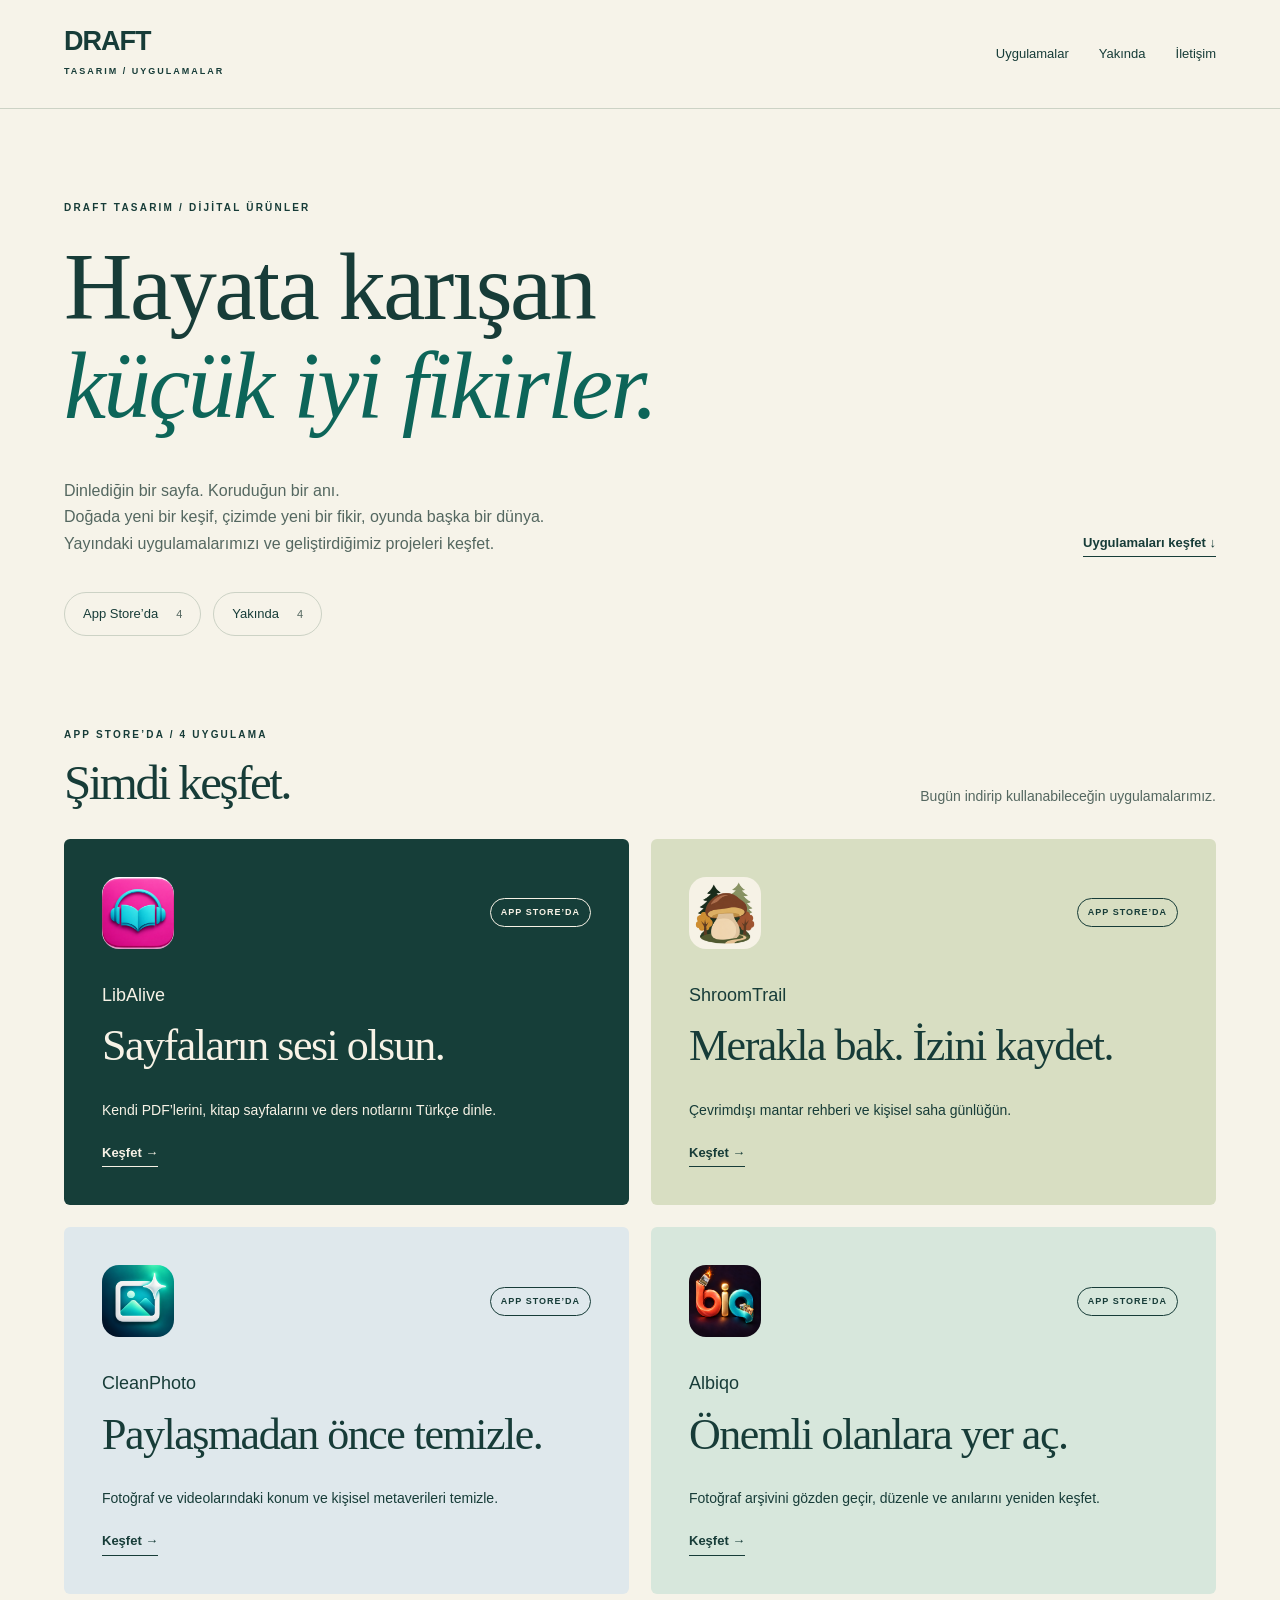
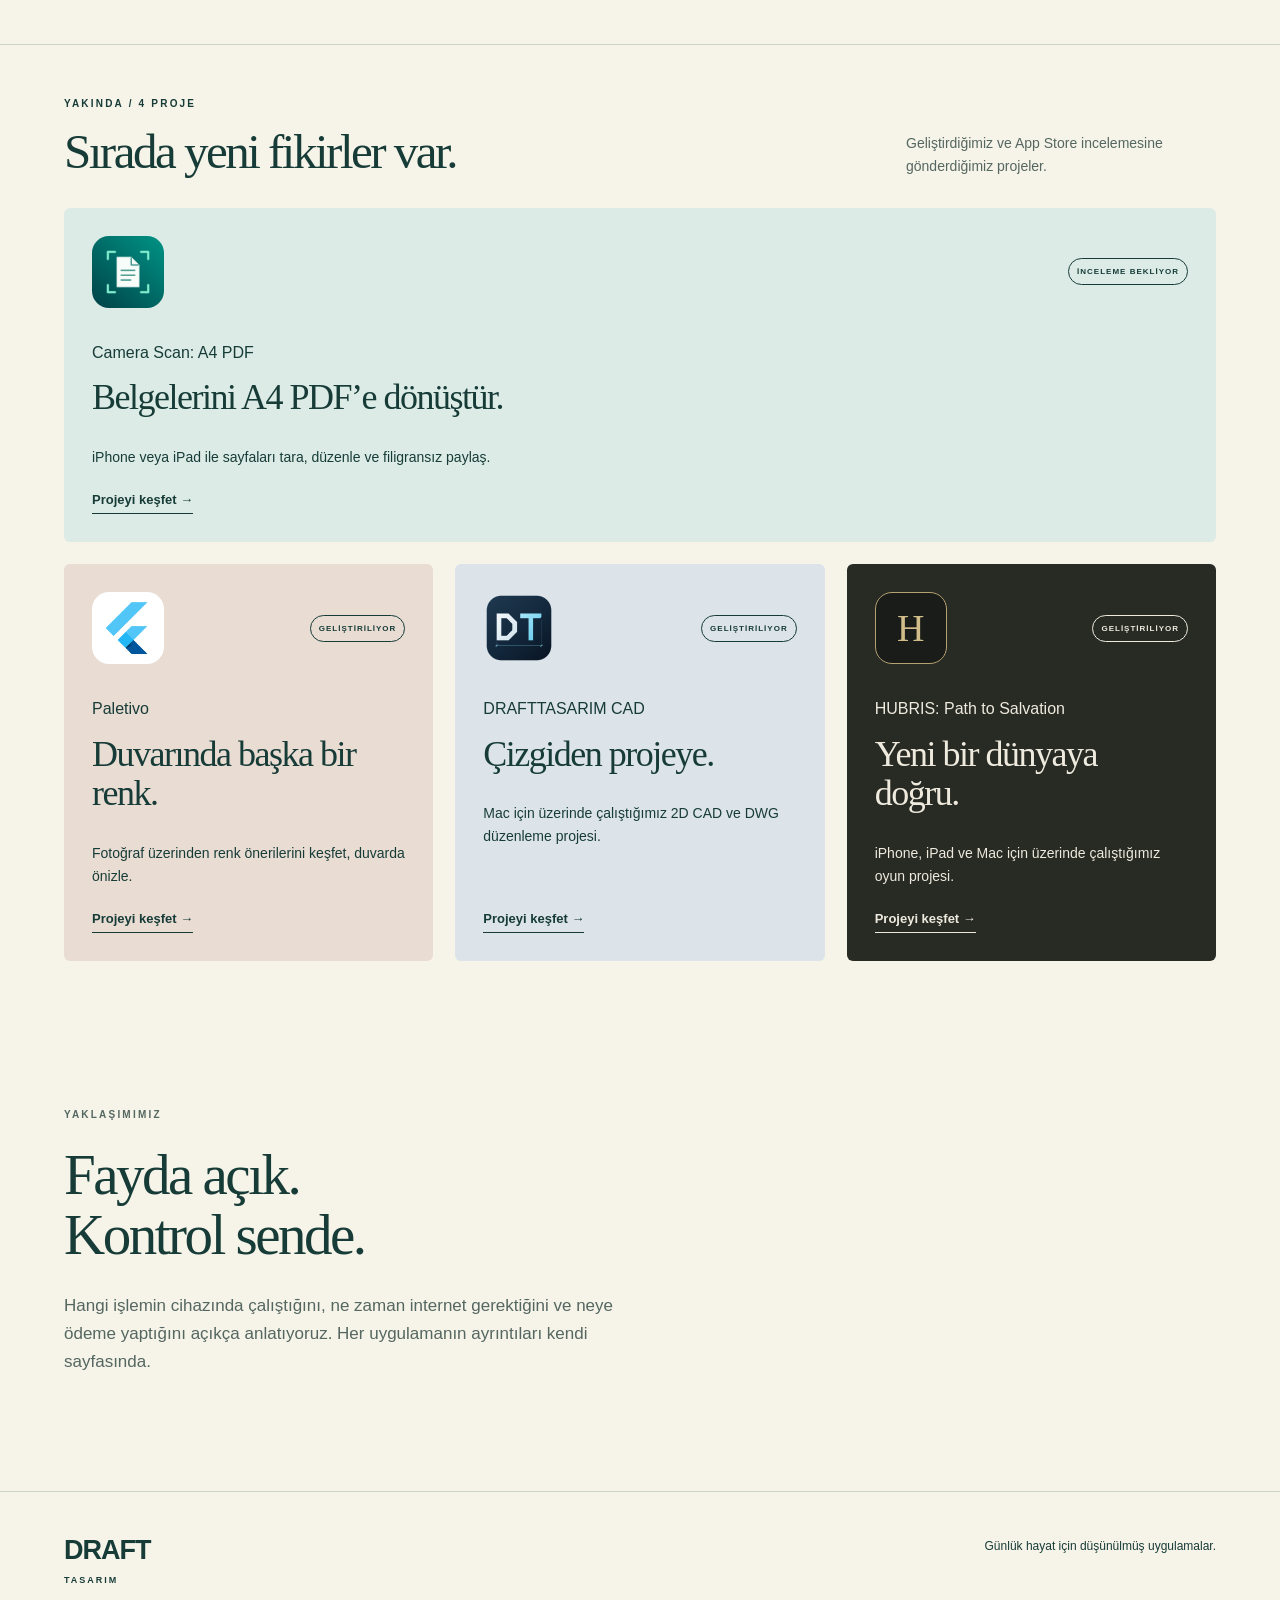
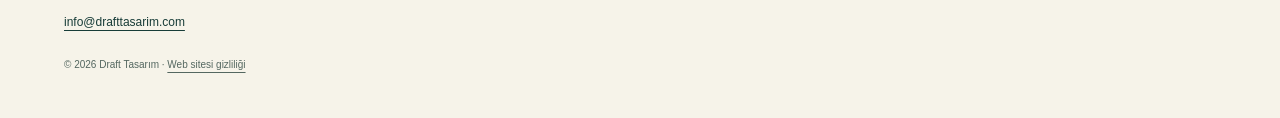
==== commit 2c25d0a5: "Feature Camera Scan on the Draft Tasarım homepage" ====
--- a/index.html
+++ b/index.html
@@ -4,11 +4,11 @@
   <meta charset="utf-8">
   <meta name="viewport" content="width=device-width,initial-scale=1">
   <title>Draft Tasarım — Uygulamalar ve Geliştirdiğimiz Projeler</title>
-  <meta name="description" content="LibAlive, ShroomTrail, CleanPhoto ve Albiqo App Store’da. Geliştirdiğimiz Paletivo, DRAFTTASARIM CAD ve HUBRIS: Path to Salvation projelerini de keşfet.">
+  <meta name="description" content="LibAlive, ShroomTrail, CleanPhoto ve Albiqo App Store’da. İnceleme bekleyen Camera Scan: A4 PDF ile diğer projelerimizi de keşfet.">
   <meta name="robots" content="index, follow">
   <link rel="canonical" href="https://drafttasarim.github.io/">
   <meta property="og:title" content="Draft Tasarım — Uygulamalar ve Geliştirdiğimiz Projeler">
-  <meta property="og:description" content="LibAlive, ShroomTrail, CleanPhoto ve Albiqo App Store’da. Geliştirdiğimiz Paletivo, DRAFTTASARIM CAD ve HUBRIS: Path to Salvation projelerini de keşfet.">
+  <meta property="og:description" content="LibAlive, ShroomTrail, CleanPhoto ve Albiqo App Store’da. İnceleme bekleyen Camera Scan: A4 PDF ile diğer projelerimizi de keşfet.">
   <meta property="og:type" content="website">
   <meta property="og:url" content="https://drafttasarim.github.io/">
   <meta name="theme-color" content="#163d38">
@@ -18,7 +18,7 @@
 <a class="skip" href="#main">İçeriğe geç</a>
 <header>
   <a class="brand" href="/">DRAFT<span>TASARIM / UYGULAMALAR</span></a>
-  <nav aria-label="Ana menü"><a href="/#uygulamalar">Uygulamalar</a><a href="/#gelistirilenler">Geliştiriliyor</a><a href="mailto:info@drafttasarim.com">İletişim</a></nav>
+  <nav aria-label="Ana menü"><a href="/#uygulamalar">Uygulamalar</a><a href="/#gelistirilenler">Yakında</a><a href="mailto:info@drafttasarim.com">İletişim</a></nav>
 </header>
 <main id="main">
   <section class="hub-intro">
@@ -30,7 +30,7 @@
     </div>
     <nav class="catalog-nav" aria-label="Uygulama bölümleri">
       <a href="#uygulamalar">App Store’da <span>4</span></a>
-      <a href="#gelistirilenler">Geliştiriliyor <span>3</span></a>
+      <a href="#gelistirilenler">Yakında <span>4</span></a>
     </nav>
   </section>
   <section id="uygulamalar" class="app-collection" aria-labelledby="yayinda-baslik">
@@ -59,8 +59,13 @@
     </div>
   </section>
   <section id="gelistirilenler" class="app-collection upcoming" aria-labelledby="gelistirme-baslik">
-    <div class="collection-heading"><div><p class="eyebrow">GELİŞTİRİLİYOR / 3 PROJE</p><h2 id="gelistirme-baslik">Sırada yeni fikirler var.</h2></div><p>Üzerinde çalıştığımız projeler. Henüz App Store’da değiller; yayın tarihleri açıklanmadı.</p></div>
+    <div class="collection-heading"><div><p class="eyebrow">YAKINDA / 4 PROJE</p><h2 id="gelistirme-baslik">Sırada yeni fikirler var.</h2></div><p>Geliştirdiğimiz ve App Store incelemesine gönderdiğimiz projeler.</p></div>
     <div class="app-grid">
+    <a class="app-card camera-scan" href="/camera-scan/">
+      <div class="card-head"><img src="/camera-scan/icon.png" width="72" height="72" alt="" loading="lazy"><span class="badge">İNCELEME BEKLİYOR</span></div>
+      <p>Camera Scan: A4 PDF</p><h3>Belgelerini A4 PDF’e dönüştür.</h3>
+      <p>iPhone veya iPad ile sayfaları tara, düzenle ve filigransız paylaş.</p><span class="textlink">Projeyi keşfet →</span>
+    </a>
     <a class="app-card paletivo" href="/paletivo/">
       <div class="card-head"><img src="/assets/paletivo/icon.png" width="72" height="72" alt="" loading="lazy"><span class="badge">GELİŞTİRİLİYOR</span></div>
       <p>Paletivo</p><h3>Duvarında başka bir renk.</h3>
--- a/assets/site.css
+++ b/assets/site.css
@@ -8,3 +8,8 @@
 @media(max-width:800px){.hub header{align-items:flex-start;gap:20px;flex-direction:column}.hub nav{flex-wrap:wrap;gap:12px 20px}.collection-heading{display:block;padding:20px 6% 25px}.collection-heading>p{max-width:100%;margin-top:18px}.collection-heading h2{font-size:37px}.app-card h3{font-size:36px}.card-wide{grid-column:auto}.upcoming{padding-top:25px}.project-wordmark{min-height:280px}.project-wordmark>span{font-size:48px}.project-wordmark>small{font-size:10px;letter-spacing:.18em}.project-actions{flex-direction:column;gap:20px}}
 
 @media(min-width:1100px){.upcoming .app-grid{grid-template-columns:repeat(3,minmax(0,1fr))}.upcoming .app-card{padding:28px}.upcoming .app-card h3{font-size:36px}.upcoming .card-wide{grid-column:auto}.upcoming .card-head{gap:10px}.upcoming .badge{font-size:8px;padding:6px 8px}.upcoming .app-card>p:first-of-type{font-size:16px}}
+
+.upcoming .app-card.camera-scan {
+  grid-column: 1 / -1;
+  background: #dcebe5;
+}
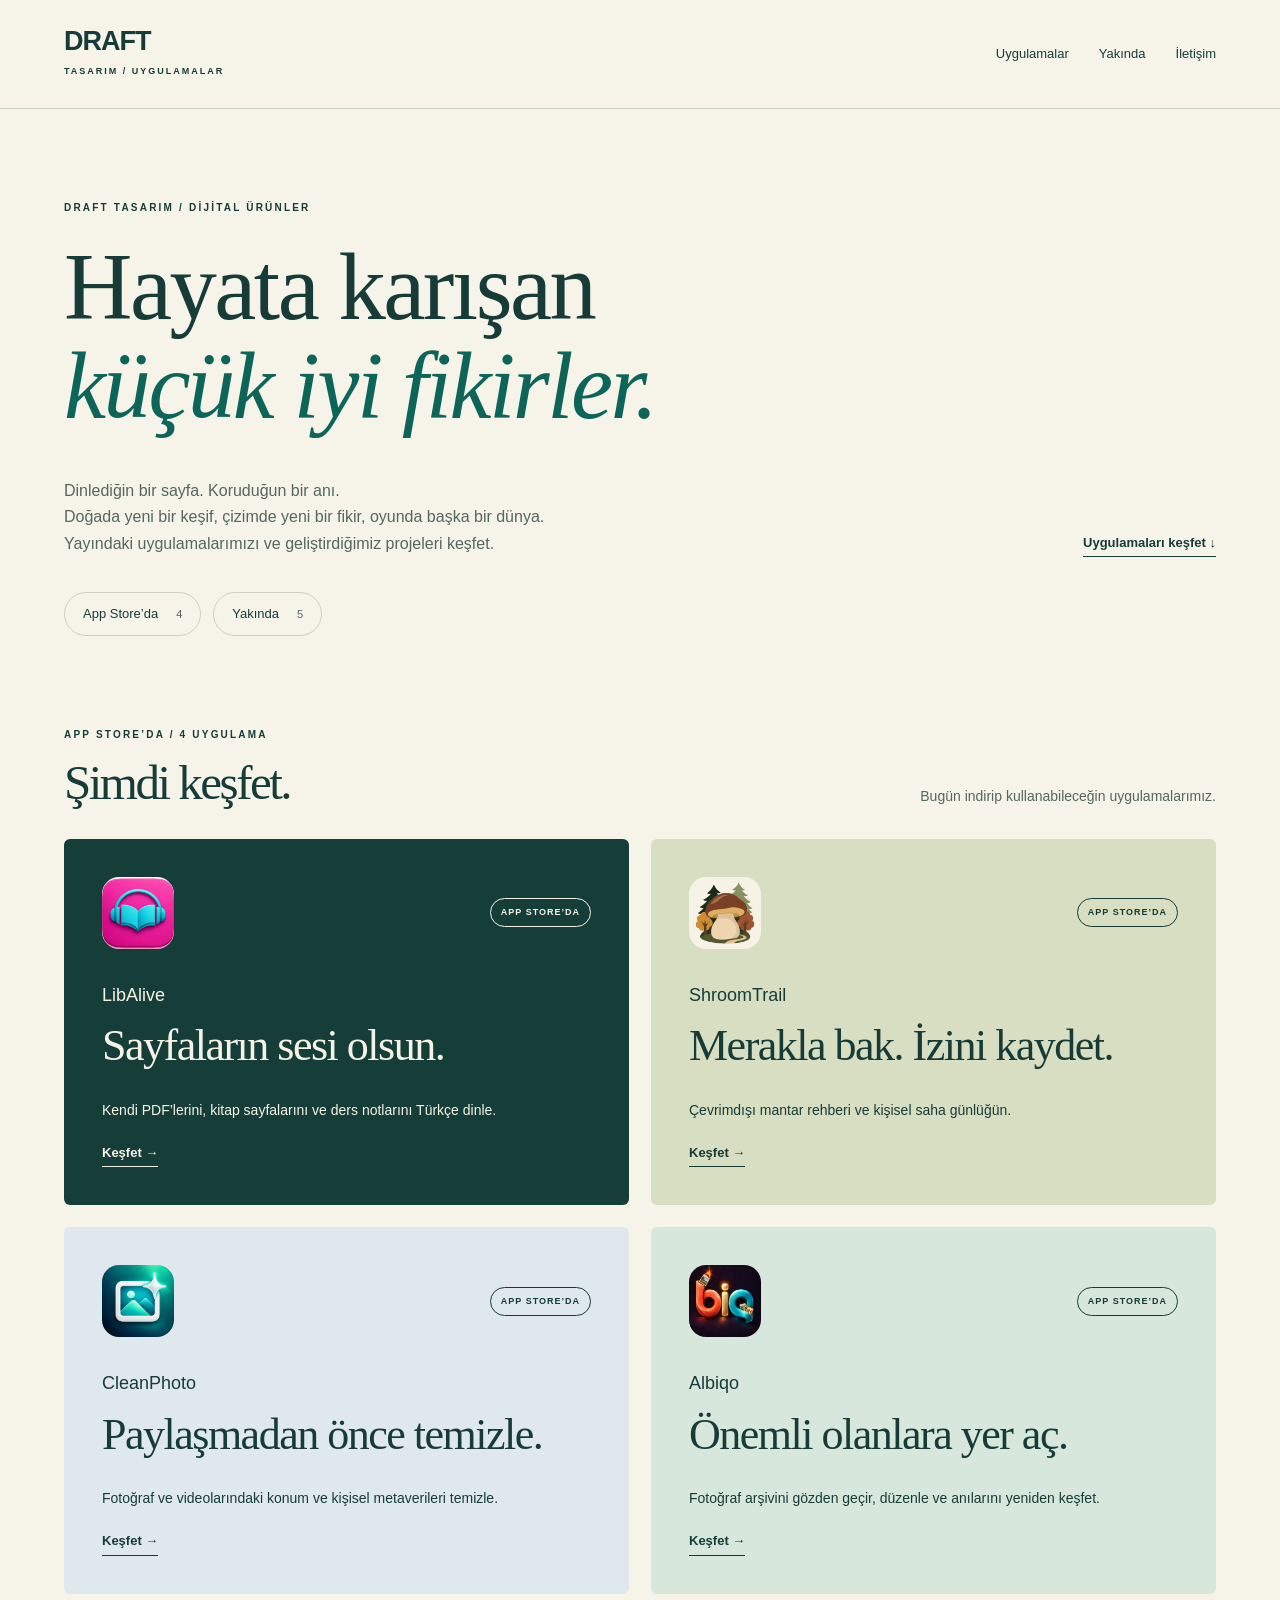
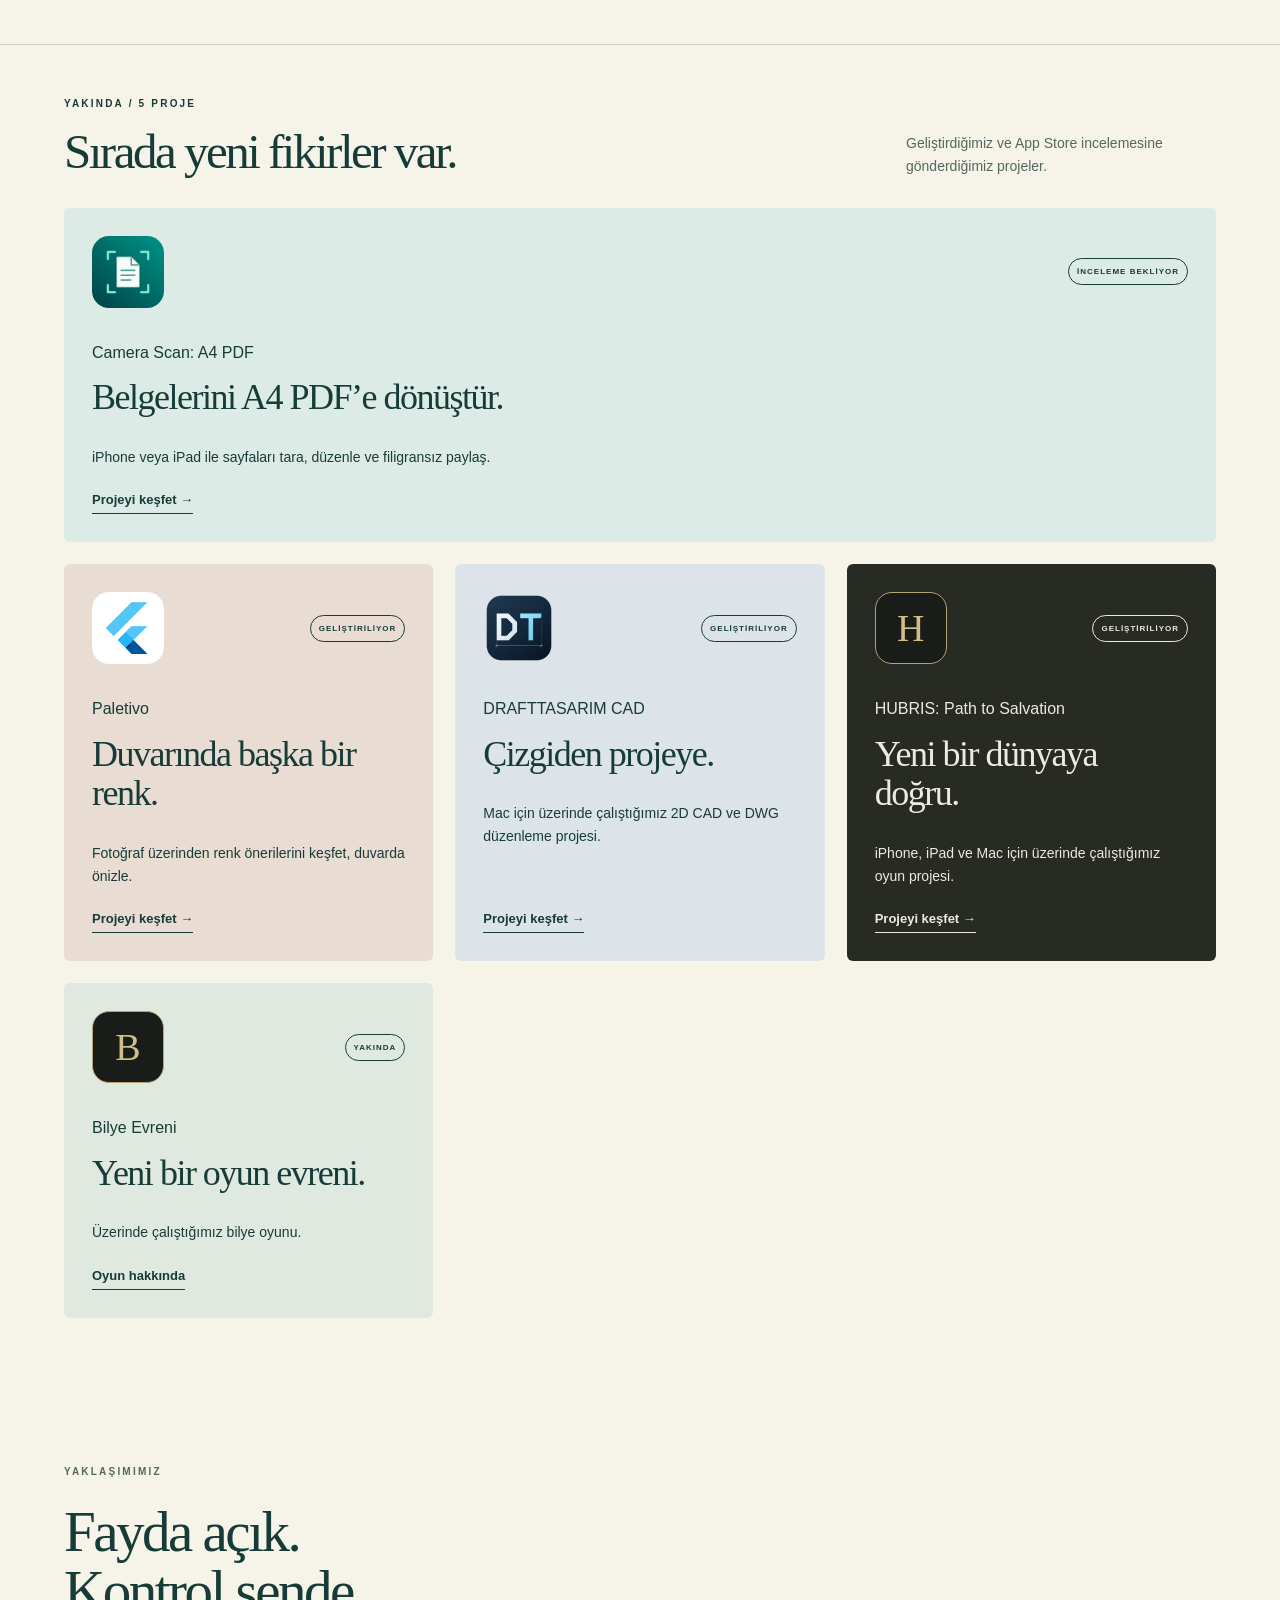
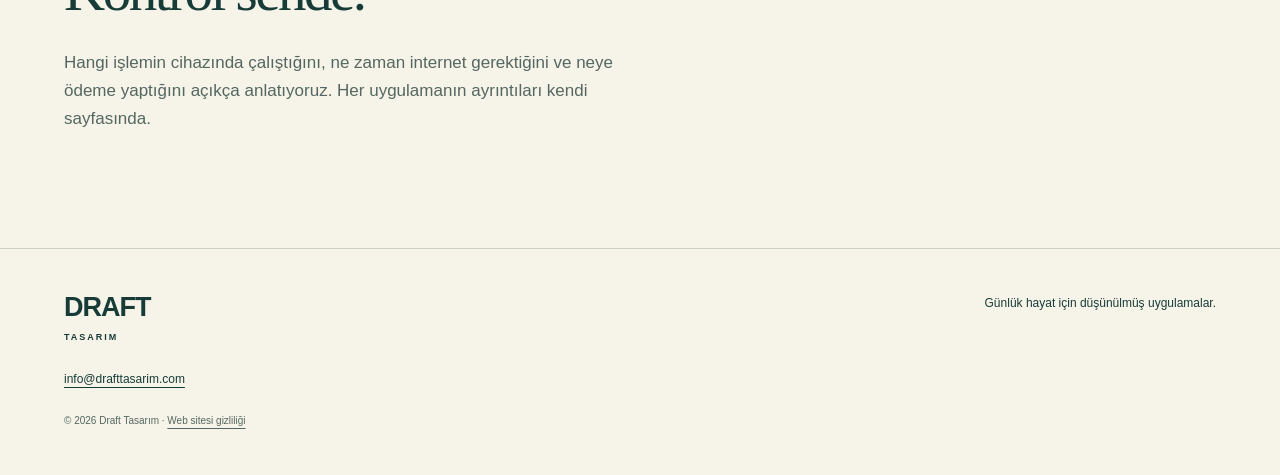
==== commit 8a087efe: "Add Bilye Evreni as an upcoming game" ====
--- a/index.html
+++ b/index.html
@@ -30,7 +30,7 @@
     </div>
     <nav class="catalog-nav" aria-label="Uygulama bölümleri">
       <a href="#uygulamalar">App Store’da <span>4</span></a>
-      <a href="#gelistirilenler">Yakında <span>4</span></a>
+      <a href="#gelistirilenler">Yakında <span>5</span></a>
     </nav>
   </section>
   <section id="uygulamalar" class="app-collection" aria-labelledby="yayinda-baslik">
@@ -59,7 +59,7 @@
     </div>
   </section>
   <section id="gelistirilenler" class="app-collection upcoming" aria-labelledby="gelistirme-baslik">
-    <div class="collection-heading"><div><p class="eyebrow">YAKINDA / 4 PROJE</p><h2 id="gelistirme-baslik">Sırada yeni fikirler var.</h2></div><p>Geliştirdiğimiz ve App Store incelemesine gönderdiğimiz projeler.</p></div>
+    <div class="collection-heading"><div><p class="eyebrow">YAKINDA / 5 PROJE</p><h2 id="gelistirme-baslik">Sırada yeni fikirler var.</h2></div><p>Geliştirdiğimiz ve App Store incelemesine gönderdiğimiz projeler.</p></div>
     <div class="app-grid">
     <a class="app-card camera-scan" href="/camera-scan/">
       <div class="card-head"><img src="/camera-scan/icon.png" width="72" height="72" alt="" loading="lazy"><span class="badge">İNCELEME BEKLİYOR</span></div>
@@ -81,6 +81,11 @@
       <p>HUBRIS: Path to Salvation</p><h3>Yeni bir dünyaya doğru.</h3>
       <p>iPhone, iPad ve Mac için üzerinde çalıştığımız oyun projesi.</p><span class="textlink">Projeyi keşfet →</span>
     </a>
+    <a class="app-card bilye-evreni" href="/bilye-evreni/">
+      <div class="card-head"><span class="app-monogram" aria-hidden="true">B</span><span class="badge">YAKINDA</span></div>
+      <p>Bilye Evreni</p><h3>Yeni bir oyun evreni.</h3>
+      <p>Üzerinde çalıştığımız bilye oyunu.</p><span class="textlink">Oyun hakkında</span>
+    </a>
     </div>
   </section>
   <section class="section hub-note"><p class="eyebrow">YAKLAŞIMIMIZ</p><h2>Fayda açık.<br>Kontrol sende.</h2><p>Hangi işlemin cihazında çalıştığını, ne zaman internet gerektiğini ve neye ödeme yaptığını açıkça anlatıyoruz. Her uygulamanın ayrıntıları kendi sayfasında.</p></section>
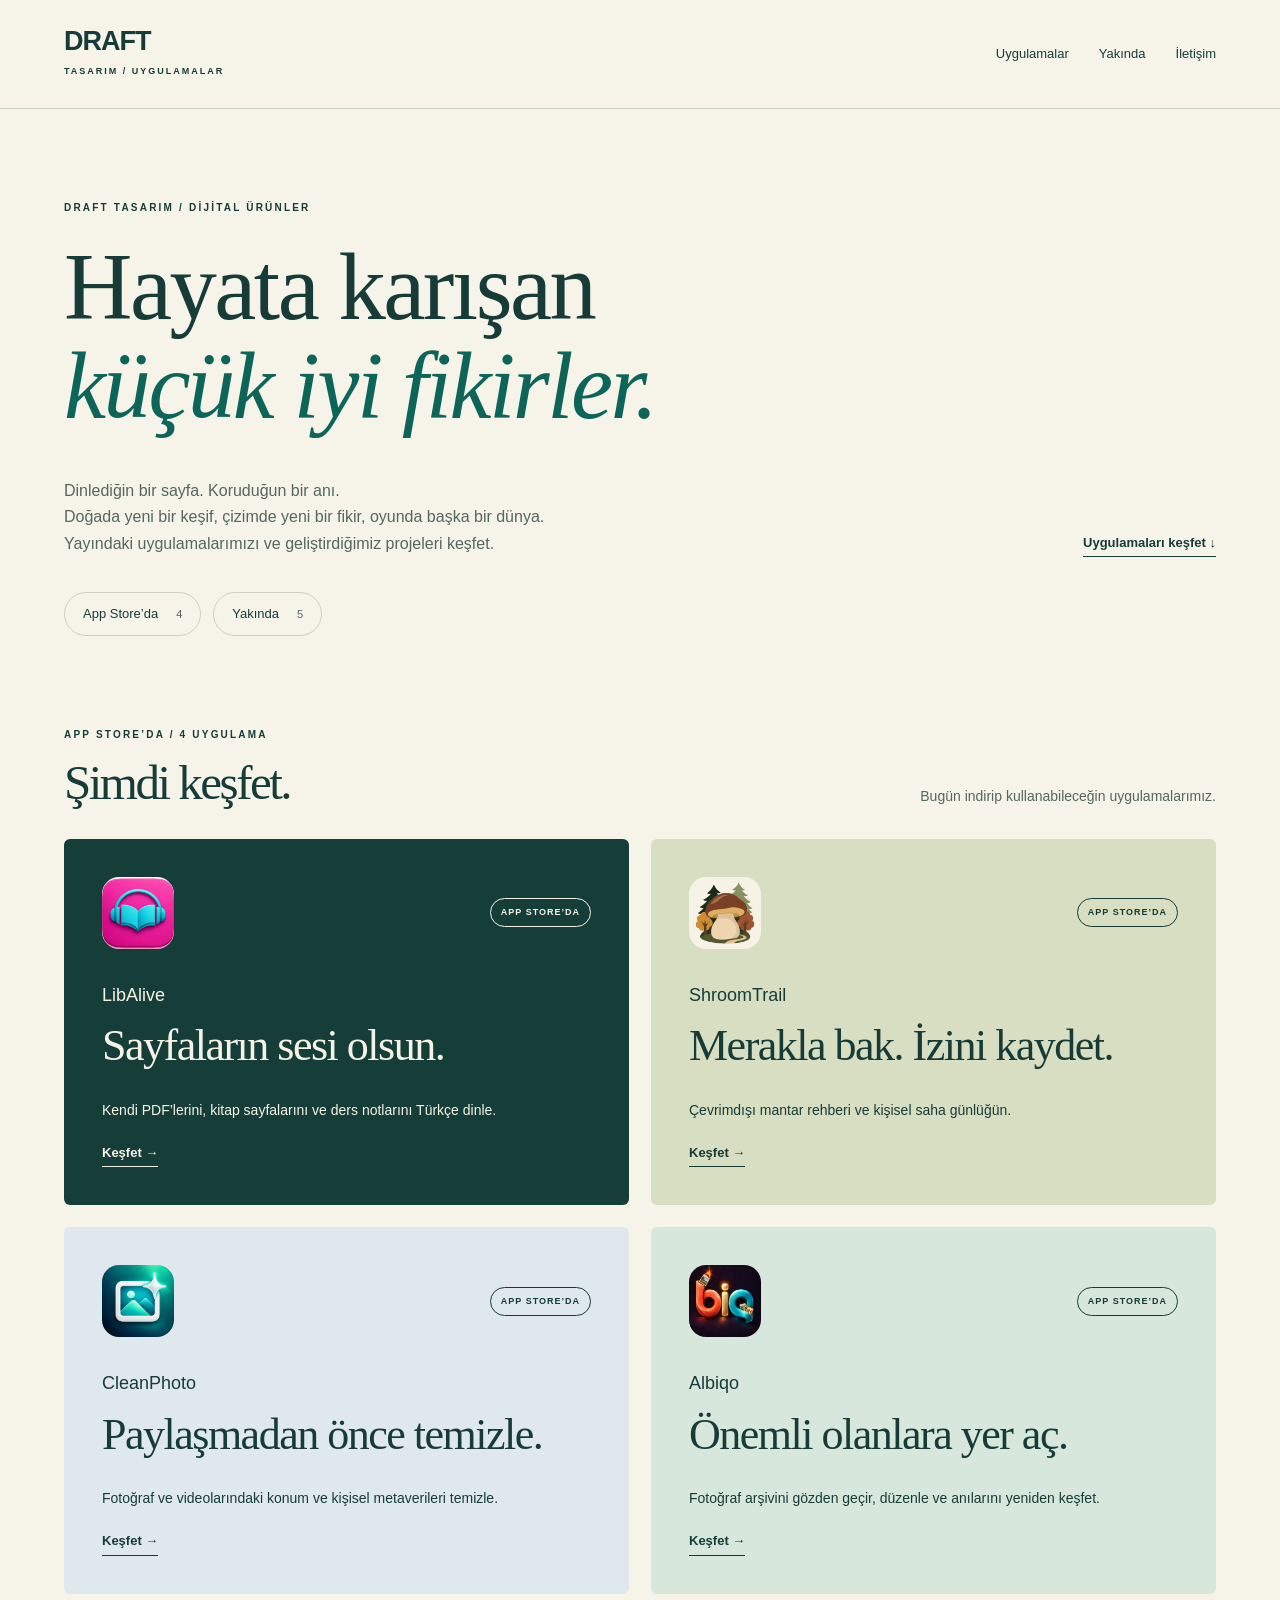
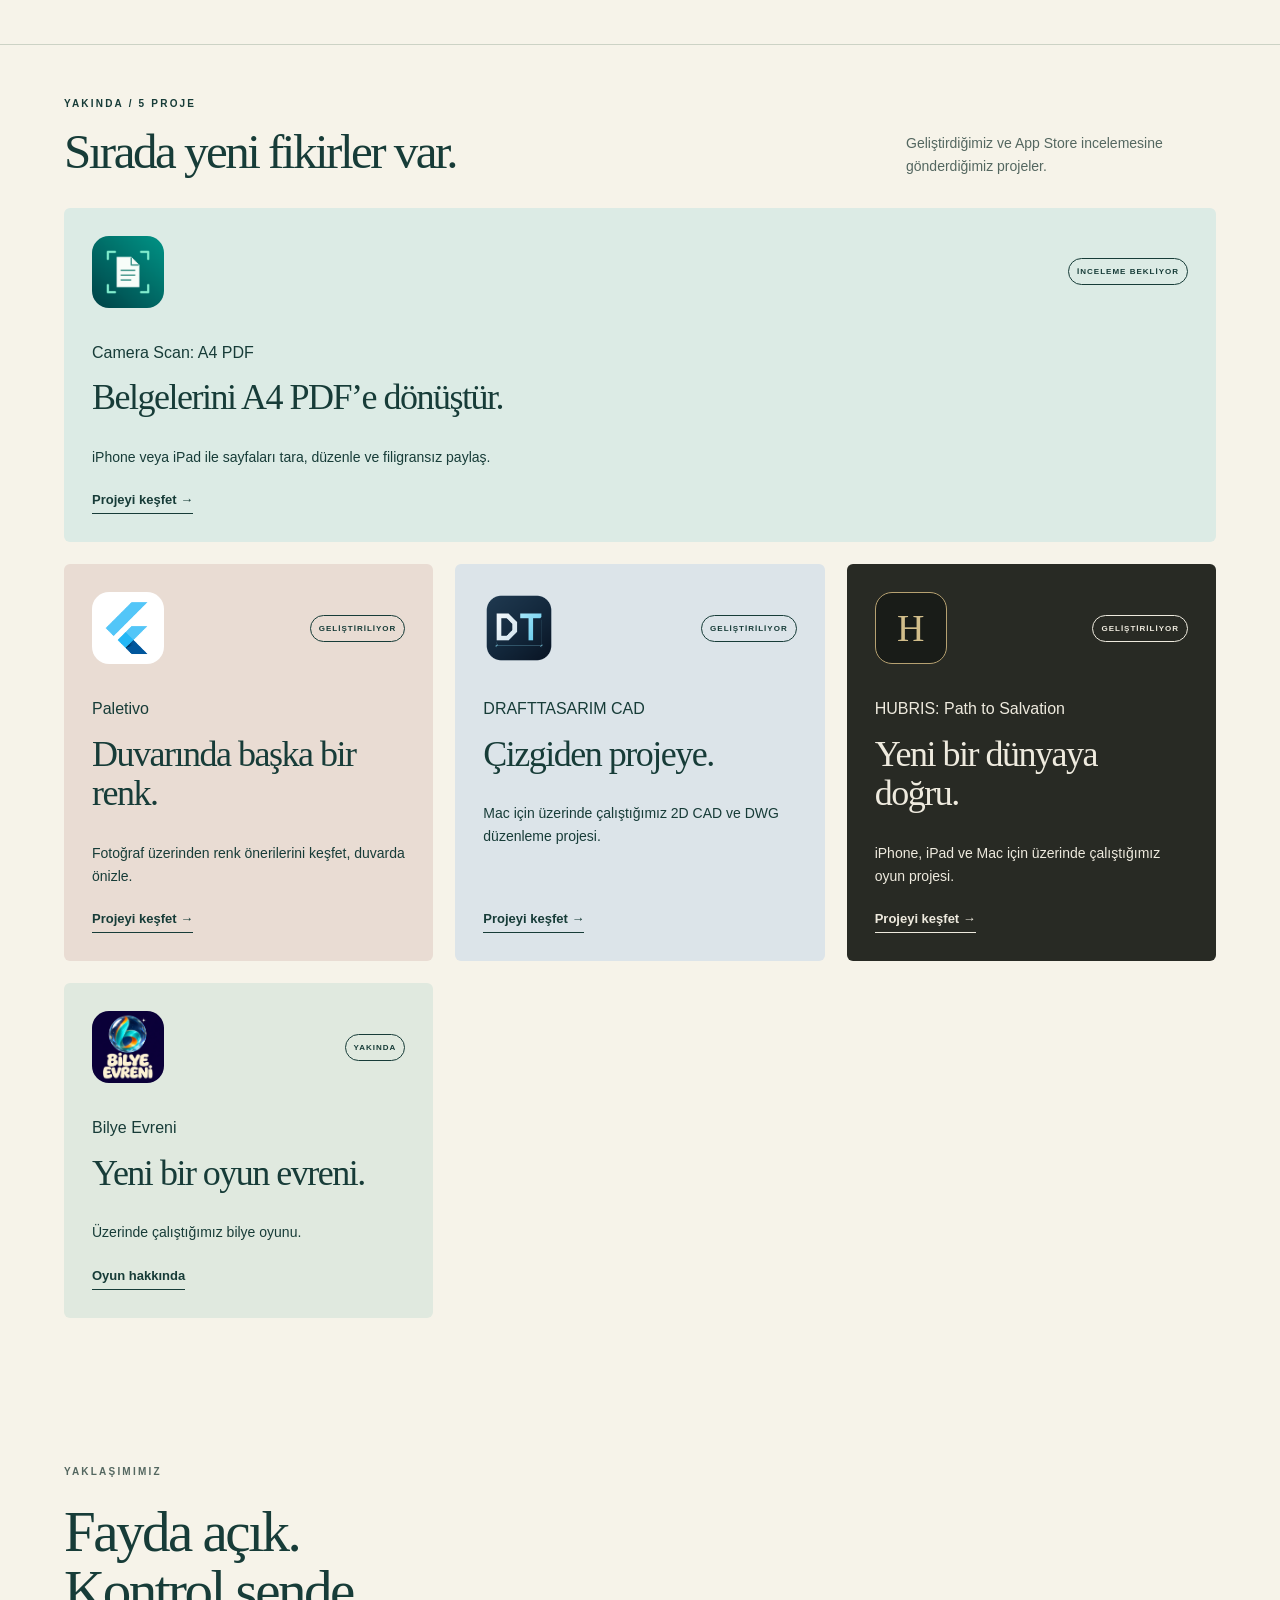
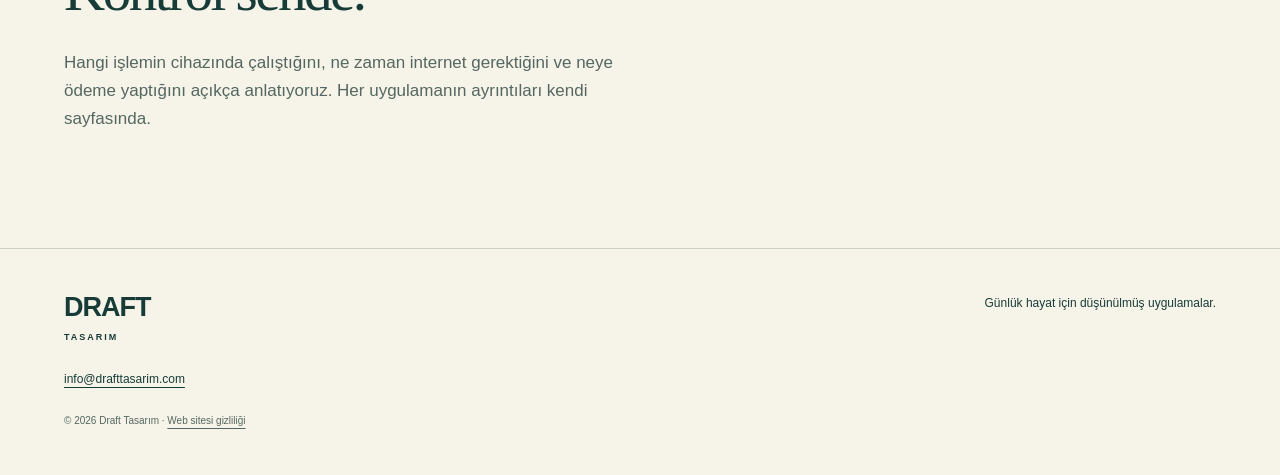
==== commit b86c37fd: "Show Bilye Evreni logo in the app catalog" ====
--- a/index.html
+++ b/index.html
@@ -82,7 +82,7 @@
       <p>iPhone, iPad ve Mac için üzerinde çalıştığımız oyun projesi.</p><span class="textlink">Projeyi keşfet →</span>
     </a>
     <a class="app-card bilye-evreni" href="/bilye-evreni/">
-      <div class="card-head"><span class="app-monogram" aria-hidden="true">B</span><span class="badge">YAKINDA</span></div>
+      <div class="card-head"><img src="/bilye-evreni/Bilye-Evreni-Logo.png" width="72" height="72" alt="" loading="lazy"><span class="badge">YAKINDA</span></div>
       <p>Bilye Evreni</p><h3>Yeni bir oyun evreni.</h3>
       <p>Üzerinde çalıştığımız bilye oyunu.</p><span class="textlink">Oyun hakkında</span>
     </a>
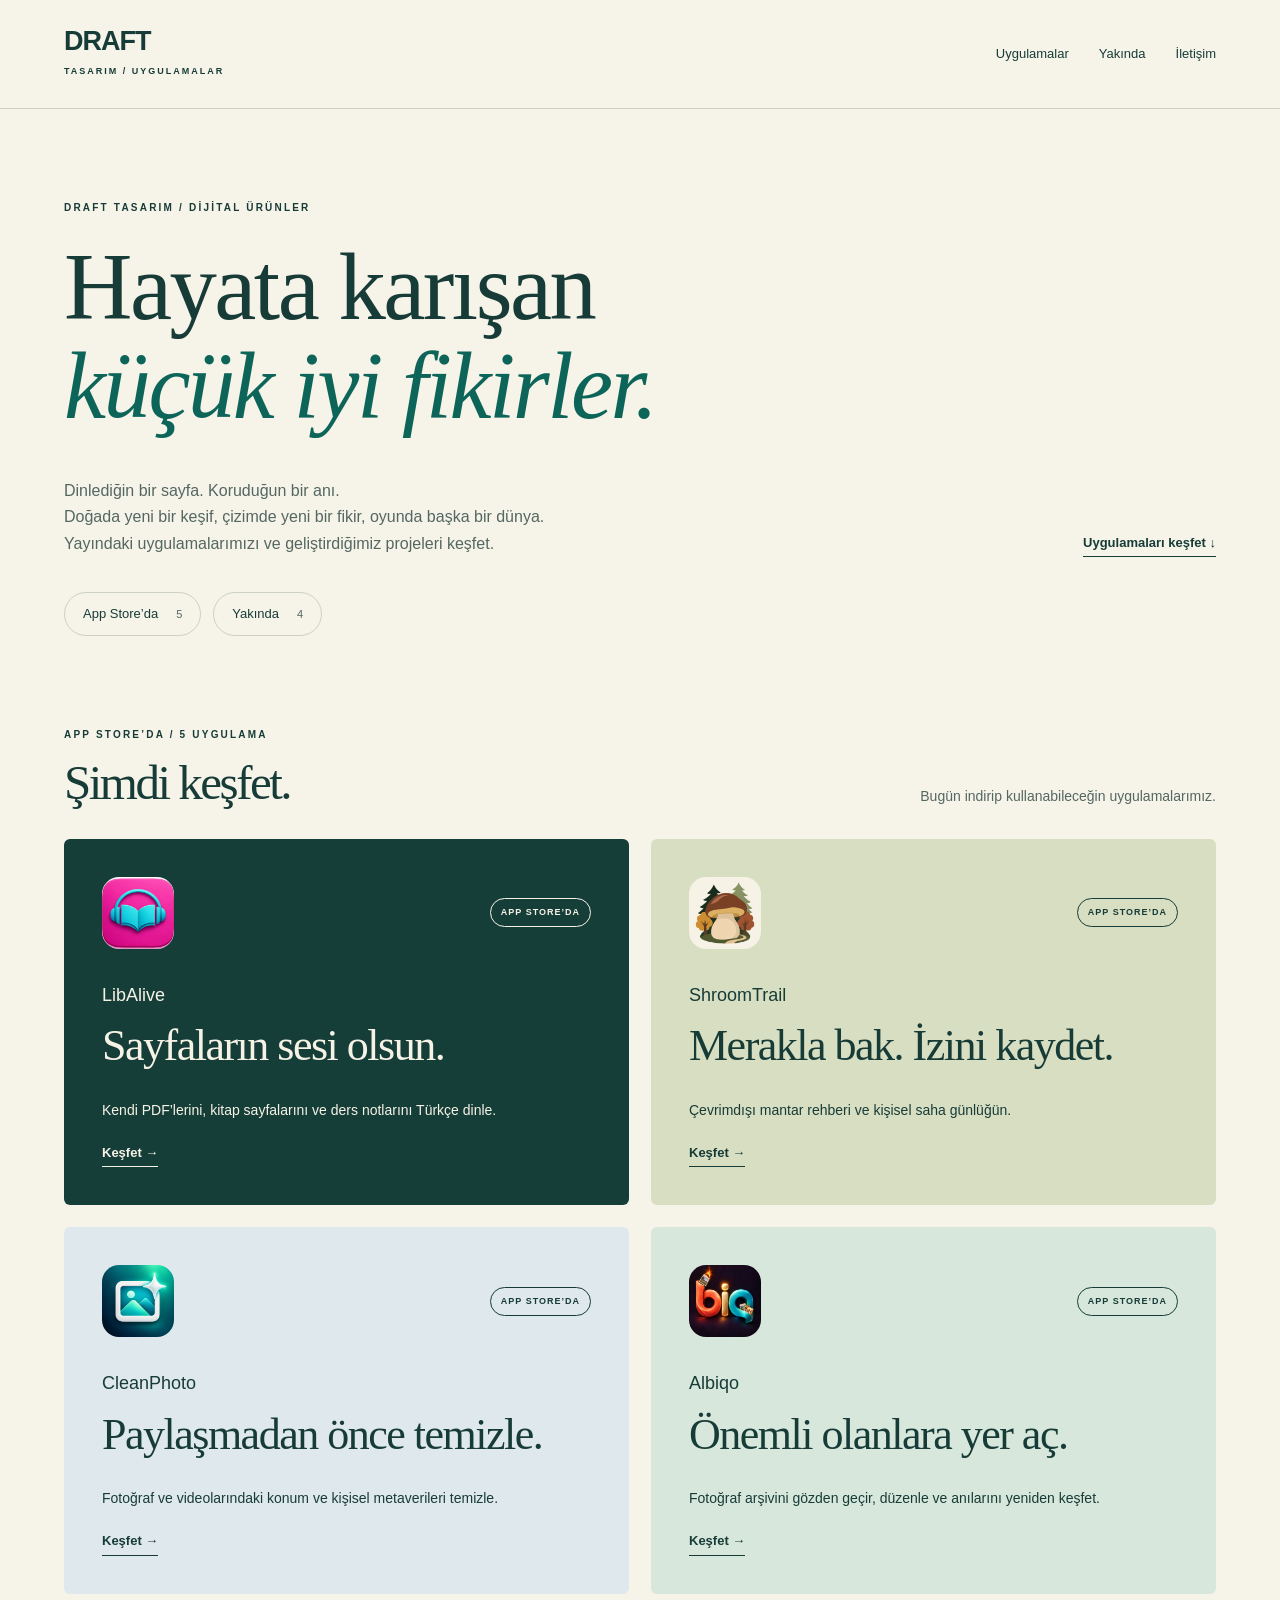
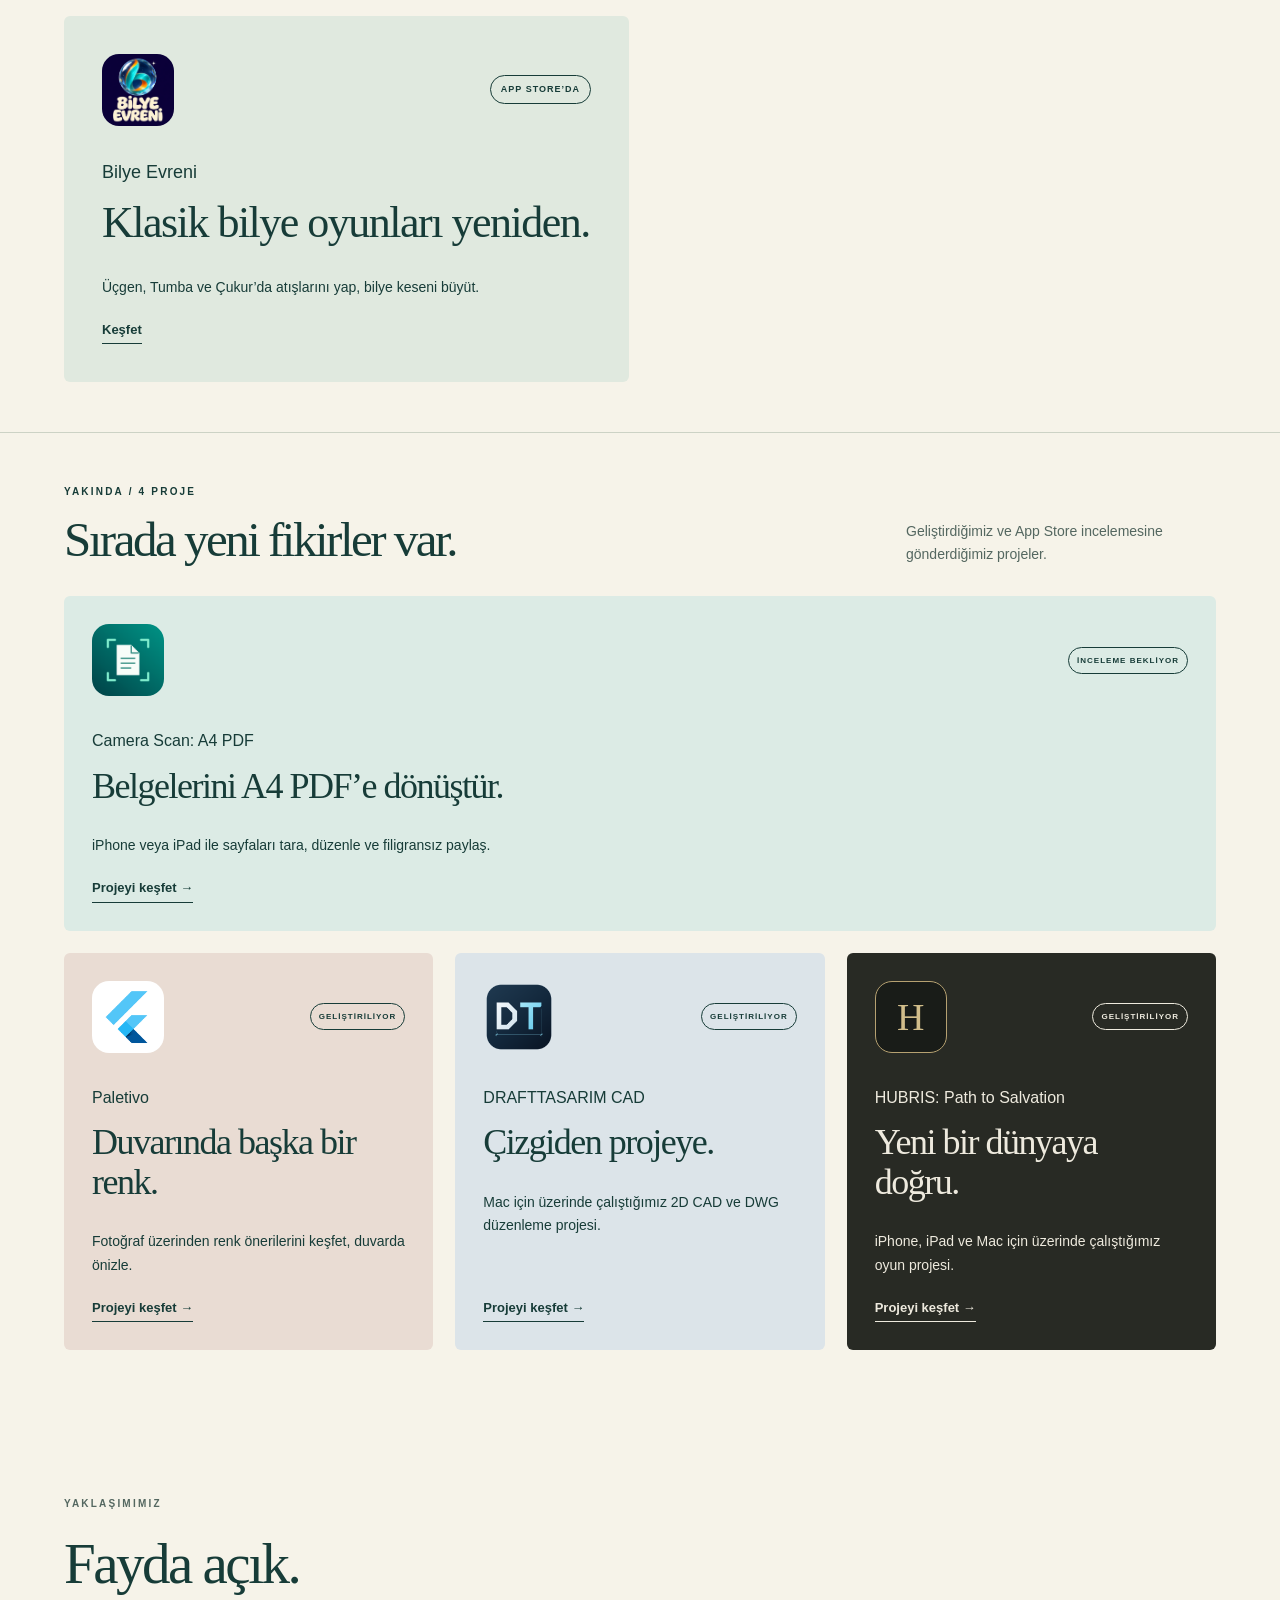
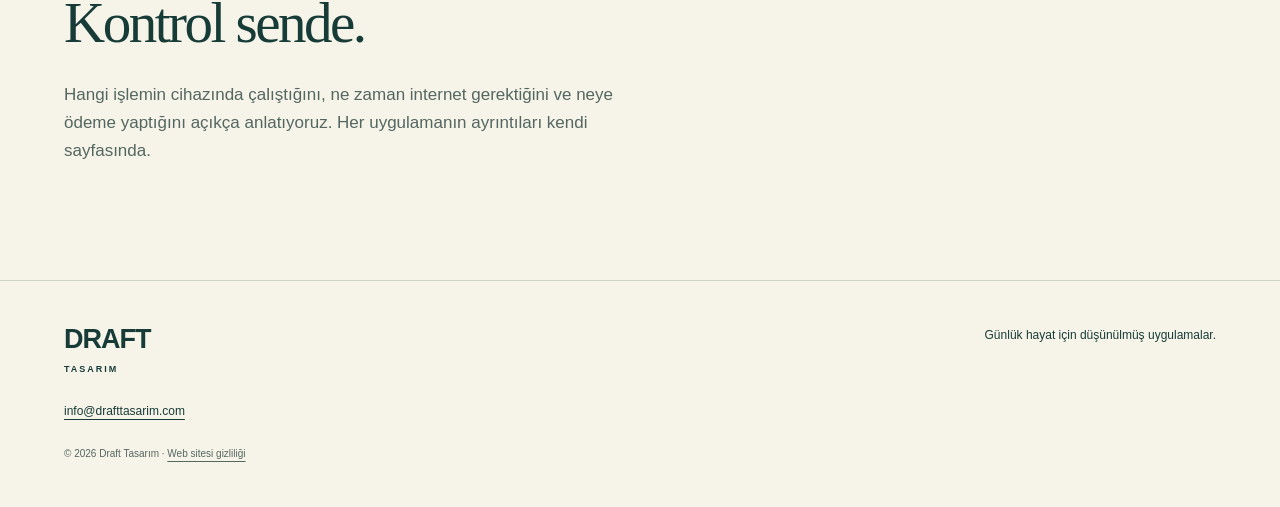
==== commit fcd63259: "Mark Bilye Evreni as released in the app catalog Updated application descriptions and counts in inde" ====
--- a/index.html
+++ b/index.html
@@ -4,11 +4,11 @@
   <meta charset="utf-8">
   <meta name="viewport" content="width=device-width,initial-scale=1">
   <title>Draft Tasarım — Uygulamalar ve Geliştirdiğimiz Projeler</title>
-  <meta name="description" content="LibAlive, ShroomTrail, CleanPhoto ve Albiqo App Store’da. İnceleme bekleyen Camera Scan: A4 PDF ile diğer projelerimizi de keşfet.">
+  <meta name="description" content="LibAlive, ShroomTrail, CleanPhoto, Albiqo ve Bilye Evreni App Store’da. İnceleme bekleyen Camera Scan: A4 PDF ile diğer projelerimizi de keşfet.">
   <meta name="robots" content="index, follow">
   <link rel="canonical" href="https://drafttasarim.github.io/">
   <meta property="og:title" content="Draft Tasarım — Uygulamalar ve Geliştirdiğimiz Projeler">
-  <meta property="og:description" content="LibAlive, ShroomTrail, CleanPhoto ve Albiqo App Store’da. İnceleme bekleyen Camera Scan: A4 PDF ile diğer projelerimizi de keşfet.">
+  <meta property="og:description" content="LibAlive, ShroomTrail, CleanPhoto, Albiqo ve Bilye Evreni App Store’da. İnceleme bekleyen Camera Scan: A4 PDF ile diğer projelerimizi de keşfet.">
   <meta property="og:type" content="website">
   <meta property="og:url" content="https://drafttasarim.github.io/">
   <meta name="theme-color" content="#163d38">
@@ -29,12 +29,12 @@
       <a class="textlink" href="#uygulamalar">Uygulamaları keşfet ↓</a>
     </div>
     <nav class="catalog-nav" aria-label="Uygulama bölümleri">
-      <a href="#uygulamalar">App Store’da <span>4</span></a>
-      <a href="#gelistirilenler">Yakında <span>5</span></a>
+      <a href="#uygulamalar">App Store’da <span>5</span></a>
+      <a href="#gelistirilenler">Yakında <span>4</span></a>
     </nav>
   </section>
   <section id="uygulamalar" class="app-collection" aria-labelledby="yayinda-baslik">
-    <div class="collection-heading"><div><p class="eyebrow">APP STORE’DA / 4 UYGULAMA</p><h2 id="yayinda-baslik">Şimdi keşfet.</h2></div><p>Bugün indirip kullanabileceğin uygulamalarımız.</p></div>
+    <div class="collection-heading"><div><p class="eyebrow">APP STORE’DA / 5 UYGULAMA</p><h2 id="yayinda-baslik">Şimdi keşfet.</h2></div><p>Bugün indirip kullanabileceğin uygulamalarımız.</p></div>
     <div class="app-grid">
     <a class="app-card libalive" href="/libalive/">
       <div class="card-head"><img src="/assets/libalive/icon.png" width="72" height="72" alt="" loading="lazy"><span class="badge">APP STORE’DA</span></div>
@@ -56,10 +56,15 @@
       <p>Albiqo</p><h3>Önemli olanlara yer aç.</h3>
       <p>Fotoğraf arşivini gözden geçir, düzenle ve anılarını yeniden keşfet.</p><span class="textlink">Keşfet →</span>
     </a>
+    <a class="app-card bilye-evreni" href="/bilye-evreni/">
+      <div class="card-head"><img src="/bilye-evreni/Bilye-Evreni-Logo.png" width="72" height="72" alt="" loading="lazy"><span class="badge">APP STORE’DA</span></div>
+      <p>Bilye Evreni</p><h3>Klasik bilye oyunları yeniden.</h3>
+      <p>Üçgen, Tumba ve Çukur’da atışlarını yap, bilye keseni büyüt.</p><span class="textlink">Keşfet</span>
+    </a>
     </div>
   </section>
   <section id="gelistirilenler" class="app-collection upcoming" aria-labelledby="gelistirme-baslik">
-    <div class="collection-heading"><div><p class="eyebrow">YAKINDA / 5 PROJE</p><h2 id="gelistirme-baslik">Sırada yeni fikirler var.</h2></div><p>Geliştirdiğimiz ve App Store incelemesine gönderdiğimiz projeler.</p></div>
+    <div class="collection-heading"><div><p class="eyebrow">YAKINDA / 4 PROJE</p><h2 id="gelistirme-baslik">Sırada yeni fikirler var.</h2></div><p>Geliştirdiğimiz ve App Store incelemesine gönderdiğimiz projeler.</p></div>
     <div class="app-grid">
     <a class="app-card camera-scan" href="/camera-scan/">
       <div class="card-head"><img src="/camera-scan/icon.png" width="72" height="72" alt="" loading="lazy"><span class="badge">İNCELEME BEKLİYOR</span></div>
@@ -81,11 +86,6 @@
       <p>HUBRIS: Path to Salvation</p><h3>Yeni bir dünyaya doğru.</h3>
       <p>iPhone, iPad ve Mac için üzerinde çalıştığımız oyun projesi.</p><span class="textlink">Projeyi keşfet →</span>
     </a>
-    <a class="app-card bilye-evreni" href="/bilye-evreni/">
-      <div class="card-head"><img src="/bilye-evreni/Bilye-Evreni-Logo.png" width="72" height="72" alt="" loading="lazy"><span class="badge">YAKINDA</span></div>
-      <p>Bilye Evreni</p><h3>Yeni bir oyun evreni.</h3>
-      <p>Üzerinde çalıştığımız bilye oyunu.</p><span class="textlink">Oyun hakkında</span>
-    </a>
     </div>
   </section>
   <section class="section hub-note"><p class="eyebrow">YAKLAŞIMIMIZ</p><h2>Fayda açık.<br>Kontrol sende.</h2><p>Hangi işlemin cihazında çalıştığını, ne zaman internet gerektiğini ve neye ödeme yaptığını açıkça anlatıyoruz. Her uygulamanın ayrıntıları kendi sayfasında.</p></section>
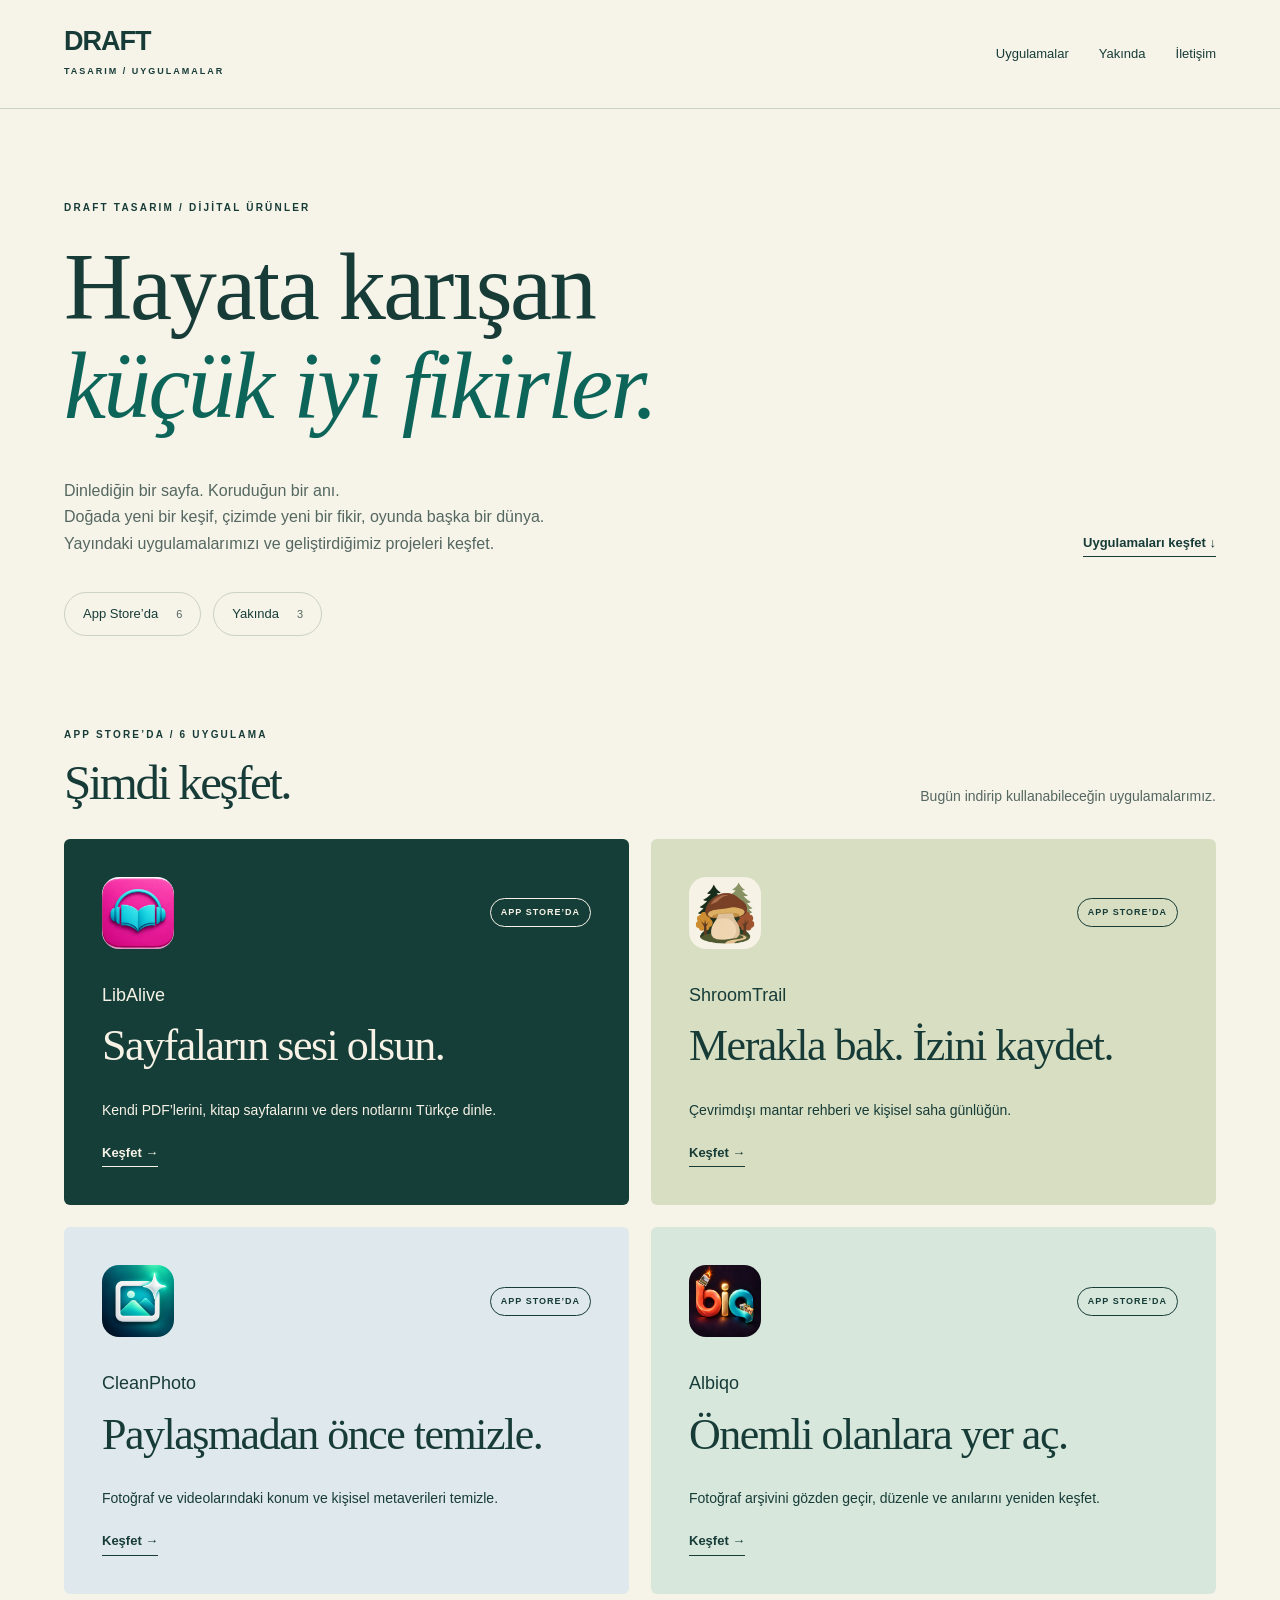
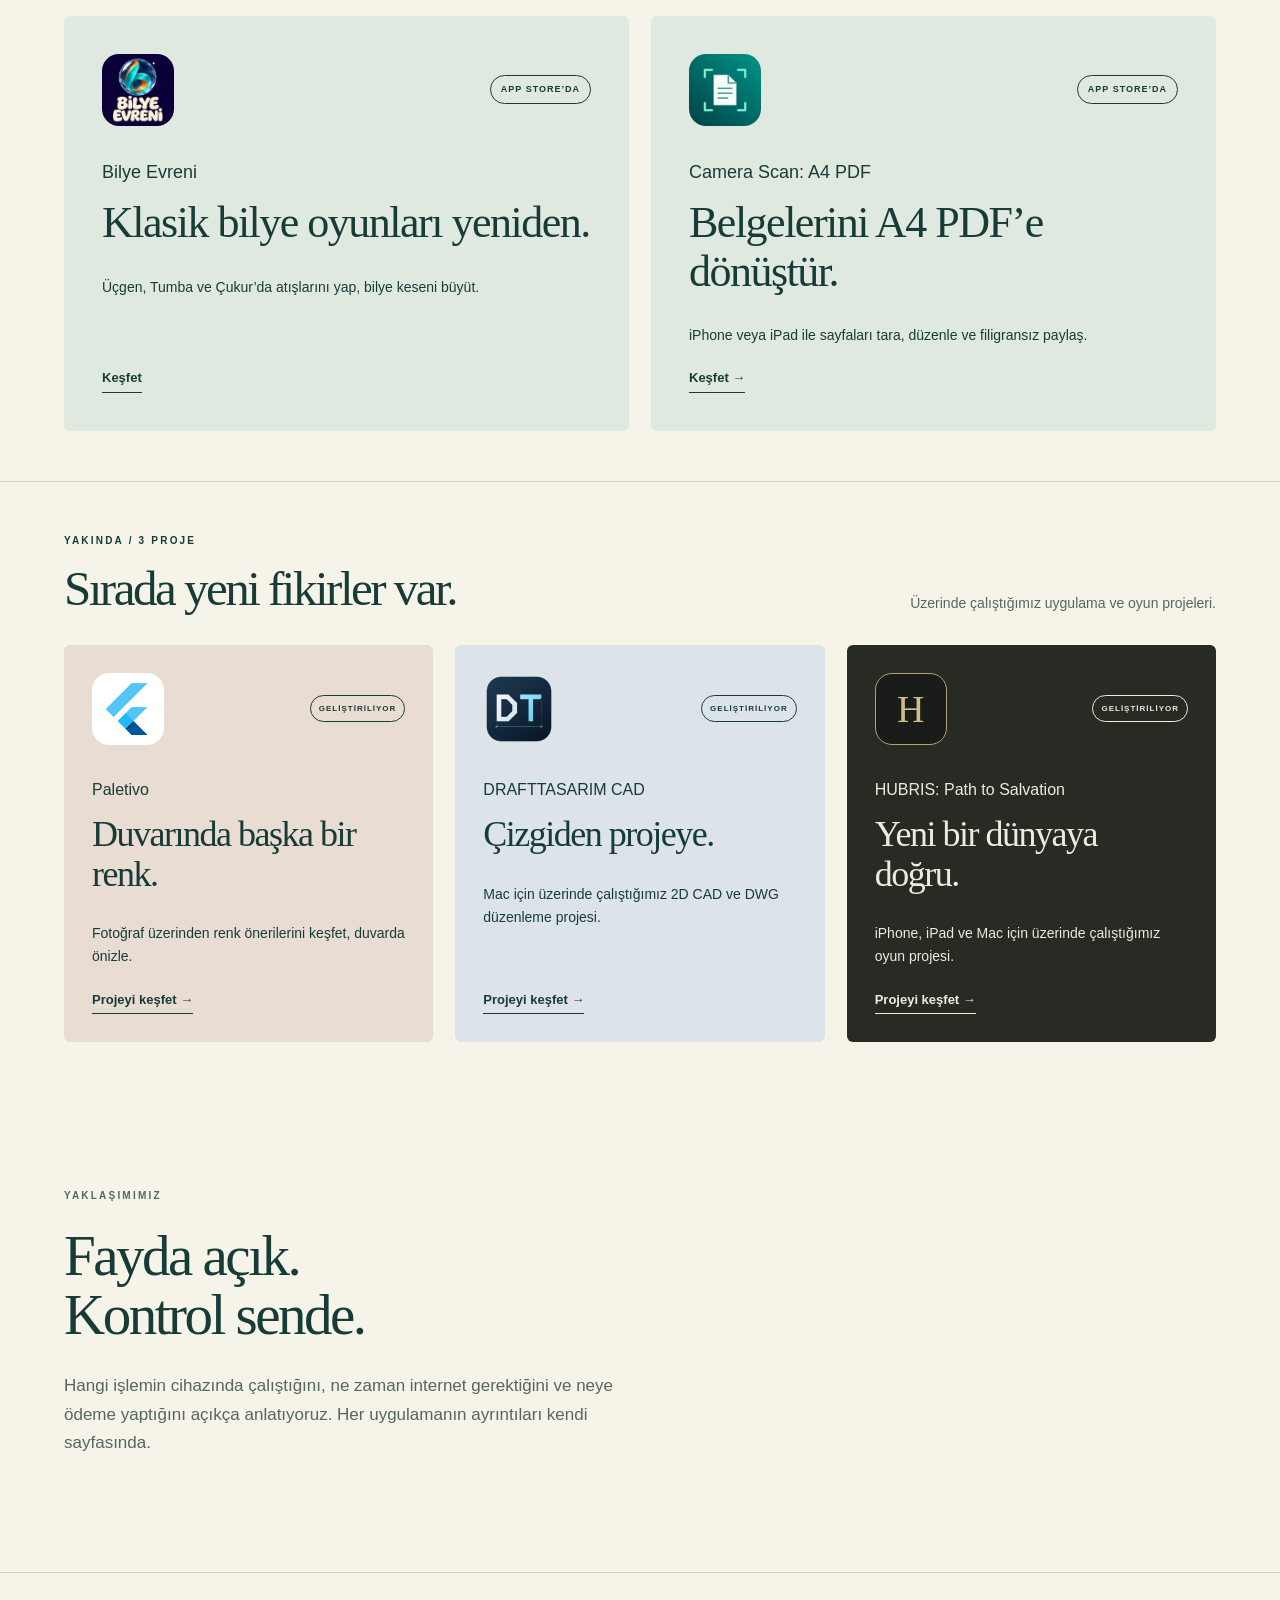
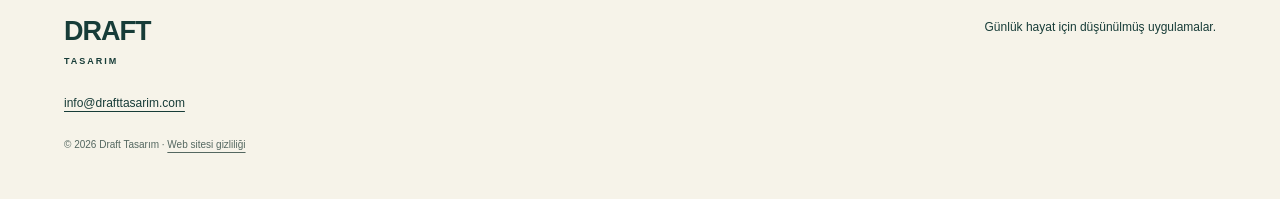
==== commit f678ca07: "Move Camera Scan to released applications" ====
--- a/index.html
+++ b/index.html
@@ -4,11 +4,11 @@
   <meta charset="utf-8">
   <meta name="viewport" content="width=device-width,initial-scale=1">
   <title>Draft Tasarım — Uygulamalar ve Geliştirdiğimiz Projeler</title>
-  <meta name="description" content="LibAlive, ShroomTrail, CleanPhoto, Albiqo ve Bilye Evreni App Store’da. İnceleme bekleyen Camera Scan: A4 PDF ile diğer projelerimizi de keşfet.">
+  <meta name="description" content="LibAlive, ShroomTrail, CleanPhoto, Albiqo, Bilye Evreni ve Camera Scan: A4 PDF App Store’da. Geliştirdiğimiz diğer projeleri de keşfet.">
   <meta name="robots" content="index, follow">
   <link rel="canonical" href="https://drafttasarim.github.io/">
   <meta property="og:title" content="Draft Tasarım — Uygulamalar ve Geliştirdiğimiz Projeler">
-  <meta property="og:description" content="LibAlive, ShroomTrail, CleanPhoto, Albiqo ve Bilye Evreni App Store’da. İnceleme bekleyen Camera Scan: A4 PDF ile diğer projelerimizi de keşfet.">
+  <meta property="og:description" content="LibAlive, ShroomTrail, CleanPhoto, Albiqo, Bilye Evreni ve Camera Scan: A4 PDF App Store’da. Geliştirdiğimiz diğer projeleri de keşfet.">
   <meta property="og:type" content="website">
   <meta property="og:url" content="https://drafttasarim.github.io/">
   <meta name="theme-color" content="#163d38">
@@ -29,12 +29,12 @@
       <a class="textlink" href="#uygulamalar">Uygulamaları keşfet ↓</a>
     </div>
     <nav class="catalog-nav" aria-label="Uygulama bölümleri">
-      <a href="#uygulamalar">App Store’da <span>5</span></a>
-      <a href="#gelistirilenler">Yakında <span>4</span></a>
+      <a href="#uygulamalar">App Store’da <span>6</span></a>
+      <a href="#gelistirilenler">Yakında <span>3</span></a>
     </nav>
   </section>
   <section id="uygulamalar" class="app-collection" aria-labelledby="yayinda-baslik">
-    <div class="collection-heading"><div><p class="eyebrow">APP STORE’DA / 5 UYGULAMA</p><h2 id="yayinda-baslik">Şimdi keşfet.</h2></div><p>Bugün indirip kullanabileceğin uygulamalarımız.</p></div>
+    <div class="collection-heading"><div><p class="eyebrow">APP STORE’DA / 6 UYGULAMA</p><h2 id="yayinda-baslik">Şimdi keşfet.</h2></div><p>Bugün indirip kullanabileceğin uygulamalarımız.</p></div>
     <div class="app-grid">
     <a class="app-card libalive" href="/libalive/">
       <div class="card-head"><img src="/assets/libalive/icon.png" width="72" height="72" alt="" loading="lazy"><span class="badge">APP STORE’DA</span></div>
@@ -61,16 +61,16 @@
       <p>Bilye Evreni</p><h3>Klasik bilye oyunları yeniden.</h3>
       <p>Üçgen, Tumba ve Çukur’da atışlarını yap, bilye keseni büyüt.</p><span class="textlink">Keşfet</span>
     </a>
+    <a class="app-card camera-scan" href="/camera-scan/">
+      <div class="card-head"><img src="/camera-scan/icon.png" width="72" height="72" alt="" loading="lazy"><span class="badge">APP STORE’DA</span></div>
+      <p>Camera Scan: A4 PDF</p><h3>Belgelerini A4 PDF’e dönüştür.</h3>
+      <p>iPhone veya iPad ile sayfaları tara, düzenle ve filigransız paylaş.</p><span class="textlink">Keşfet →</span>
+    </a>
     </div>
   </section>
   <section id="gelistirilenler" class="app-collection upcoming" aria-labelledby="gelistirme-baslik">
-    <div class="collection-heading"><div><p class="eyebrow">YAKINDA / 4 PROJE</p><h2 id="gelistirme-baslik">Sırada yeni fikirler var.</h2></div><p>Geliştirdiğimiz ve App Store incelemesine gönderdiğimiz projeler.</p></div>
+    <div class="collection-heading"><div><p class="eyebrow">YAKINDA / 3 PROJE</p><h2 id="gelistirme-baslik">Sırada yeni fikirler var.</h2></div><p>Üzerinde çalıştığımız uygulama ve oyun projeleri.</p></div>
     <div class="app-grid">
-    <a class="app-card camera-scan" href="/camera-scan/">
-      <div class="card-head"><img src="/camera-scan/icon.png" width="72" height="72" alt="" loading="lazy"><span class="badge">İNCELEME BEKLİYOR</span></div>
-      <p>Camera Scan: A4 PDF</p><h3>Belgelerini A4 PDF’e dönüştür.</h3>
-      <p>iPhone veya iPad ile sayfaları tara, düzenle ve filigransız paylaş.</p><span class="textlink">Projeyi keşfet →</span>
-    </a>
     <a class="app-card paletivo" href="/paletivo/">
       <div class="card-head"><img src="/assets/paletivo/icon.png" width="72" height="72" alt="" loading="lazy"><span class="badge">GELİŞTİRİLİYOR</span></div>
       <p>Paletivo</p><h3>Duvarında başka bir renk.</h3>
